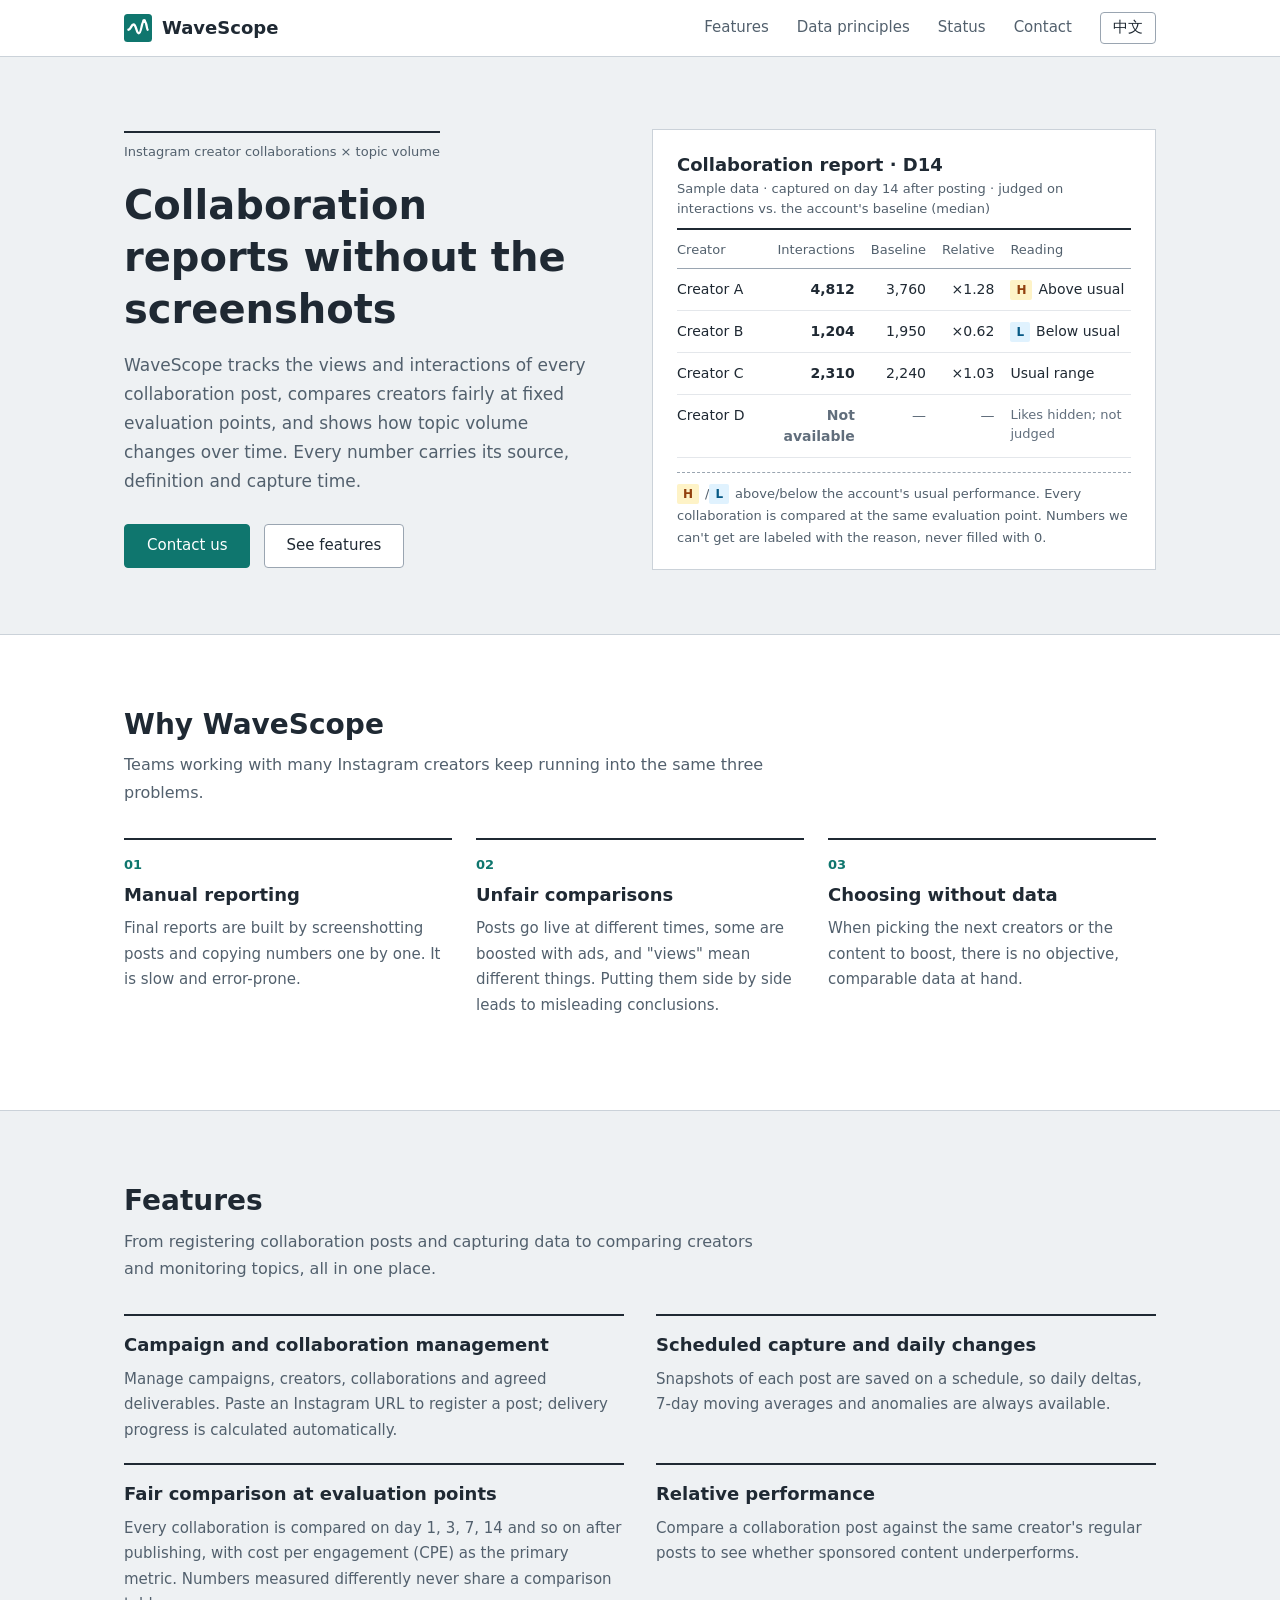
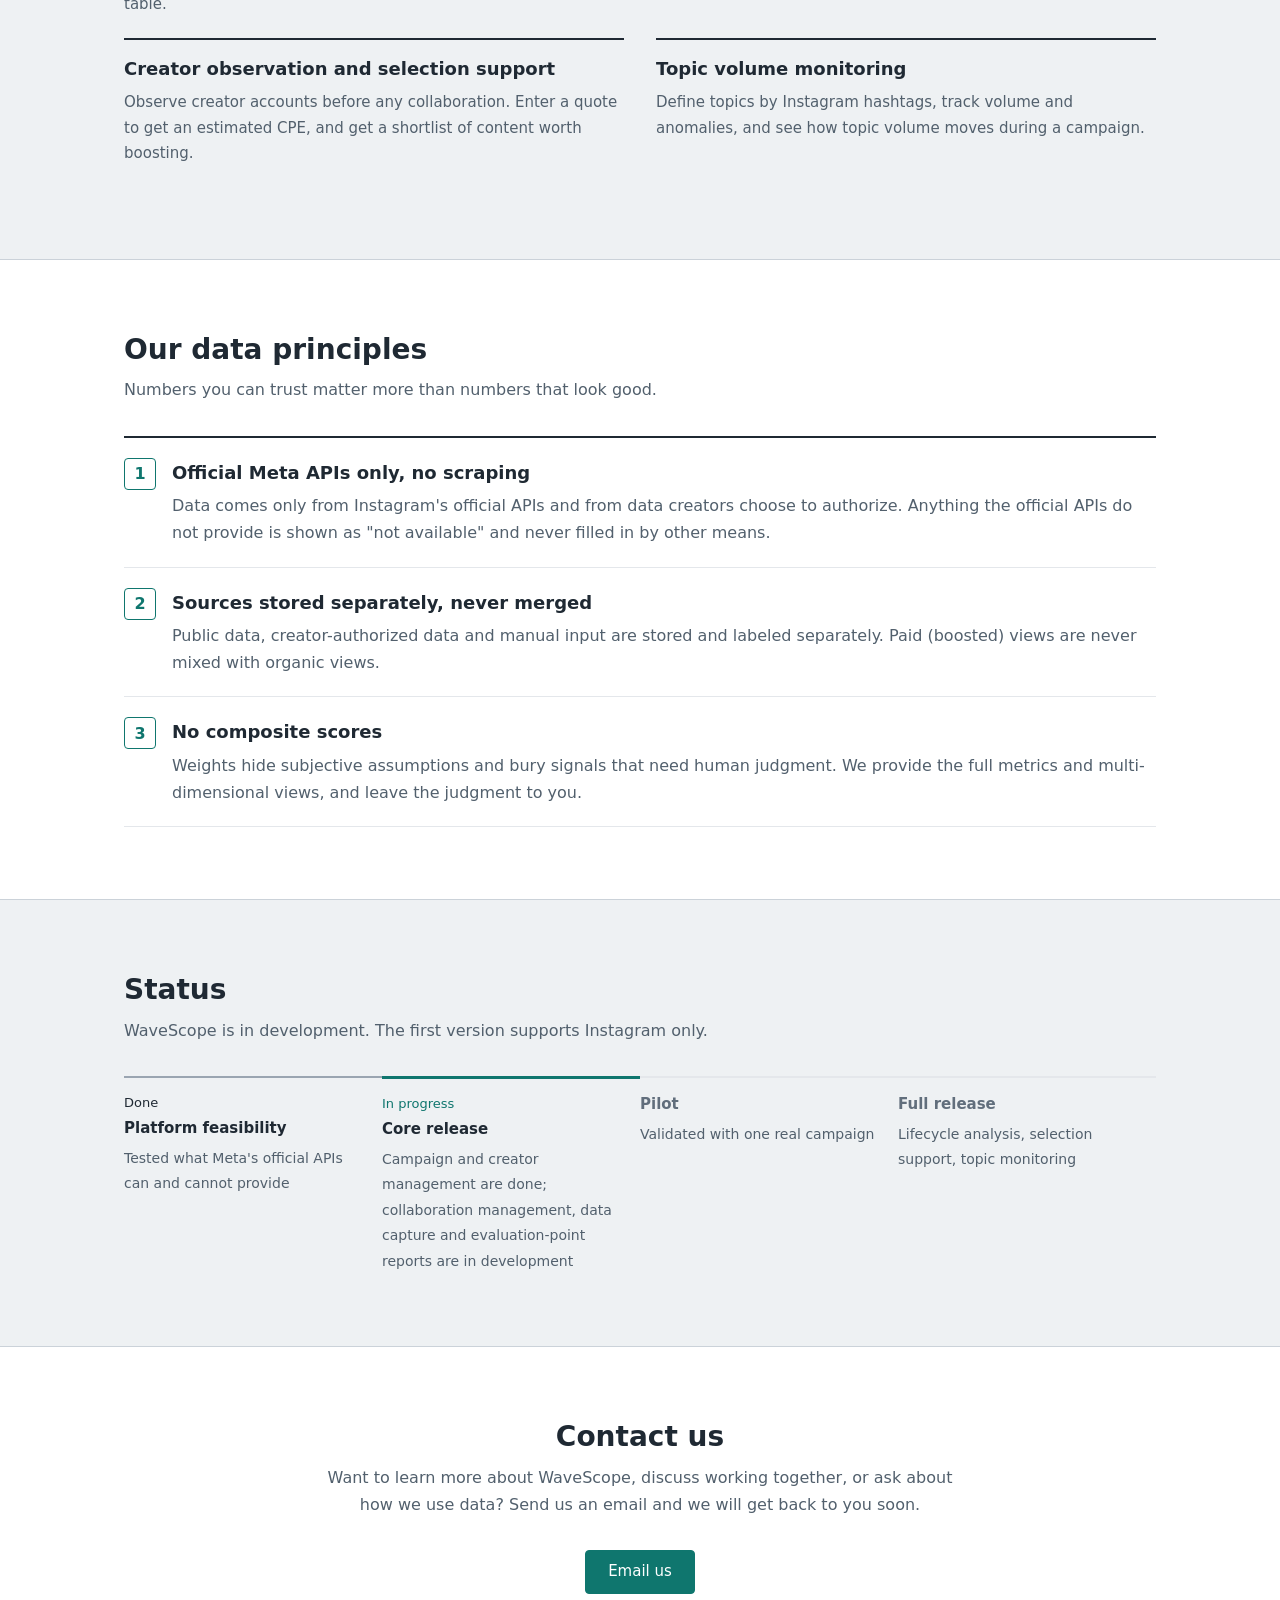
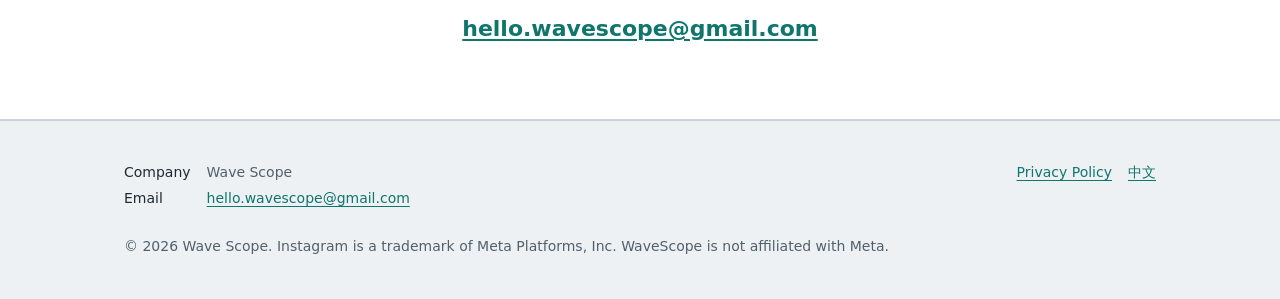
==== en/index.html @ 55d917c9 "Align site with product design system and update progress - Adopt DESIGN.md (direction B) tokens: si" ====
<!doctype html>
<html lang="en">
<head>
  <meta charset="utf-8">
  <meta name="viewport" content="width=device-width, initial-scale=1">
  <title>WaveScope | Instagram Creator Collaboration Analytics</title>
  <meta name="description" content="WaveScope uses the official Meta APIs to track the performance of Instagram creator collaborations, observe creator accounts, and monitor hashtag topic volume.">
  <link rel="alternate" hreflang="zh-Hant-TW" href="../">
  <link rel="alternate" hreflang="en" href="./">
  <link rel="icon" href="../assets/logo.svg" type="image/svg+xml">
  <link rel="stylesheet" href="../assets/style.css">
</head>
<body>
  <header class="site-header">
    <div class="wrap">
      <a class="brand" href="./">
        <img src="../assets/logo.svg" alt="" width="28" height="28">
        WaveScope
      </a>
      <nav class="nav" aria-label="Main">
        <a href="#features">Features</a>
        <a href="#principles">Data principles</a>
        <a href="#status">Status</a>
        <a href="#contact">Contact</a>
        <a class="lang" href="../" hreflang="zh-Hant-TW" lang="zh-Hant-TW">中文</a>
      </nav>
    </div>
  </header>

  <main>
    <section class="hero">
      <div class="wrap">
        <div>
          <span class="eyebrow">Instagram creator collaborations × topic volume</span>
          <h1>Collaboration reports without the screenshots</h1>
          <p class="lead">WaveScope tracks the views and interactions of every collaboration post, compares creators fairly at fixed evaluation points, and shows how topic volume changes over time. Every number carries its source, definition and capture time.</p>
          <a class="btn" href="#contact">Contact us</a>
          <a class="btn ghost" href="#features">See features</a>
        </div>
        <figure class="report" aria-label="Sample report: D14 interactions of four creators' collaboration posts, judged against each account's own baseline">
          <div class="report-head">
            <div class="title">Collaboration report · D14</div>
            <div class="sub">Sample data · captured on day 14 after posting · judged on interactions vs. the account's baseline (median)</div>
          </div>
          <table>
            <thead>
              <tr><th scope="col">Creator</th><th scope="col">Interactions</th><th scope="col" class="col-base">Baseline</th><th scope="col">Relative</th><th scope="col">Reading</th></tr>
            </thead>
            <tbody>
              <tr><td>Creator A</td><td class="val">4,812</td><td class="col-base">3,760</td><td>×1.28</td><td><span class="flag h">H</span><span class="flag-text">Above usual</span></td></tr>
              <tr><td>Creator B</td><td class="val">1,204</td><td class="col-base">1,950</td><td>×0.62</td><td><span class="flag l">L</span><span class="flag-text">Below usual</span></td></tr>
              <tr><td>Creator C</td><td class="val">2,310</td><td class="col-base">2,240</td><td>×1.03</td><td>Usual range</td></tr>
              <tr><td>Creator D</td><td class="val na">Not available</td><td class="col-base na">—</td><td class="na">—</td><td class="reason">Likes hidden; not judged</td></tr>
            </tbody>
          </table>
          <figcaption><span class="flag h">H</span>/<span class="flag l">L</span>above/below the account's usual performance. Every collaboration is compared at the same evaluation point. Numbers we can't get are labeled with the reason, never filled with 0.</figcaption>
        </figure>
      </div>
    </section>

    <section class="alt" id="problem">
      <div class="wrap">
        <h2>Why WaveScope</h2>
        <p class="section-lead">Teams working with many Instagram creators keep running into the same three problems.</p>
        <div class="grid-3">
          <div class="card">
            <span class="num">01</span>
            <h3>Manual reporting</h3>
            <p>Final reports are built by screenshotting posts and copying numbers one by one. It is slow and error-prone.</p>
          </div>
          <div class="card">
            <span class="num">02</span>
            <h3>Unfair comparisons</h3>
            <p>Posts go live at different times, some are boosted with ads, and "views" mean different things. Putting them side by side leads to misleading conclusions.</p>
          </div>
          <div class="card">
            <span class="num">03</span>
            <h3>Choosing without data</h3>
            <p>When picking the next creators or the content to boost, there is no objective, comparable data at hand.</p>
          </div>
        </div>
      </div>
    </section>

    <section id="features">
      <div class="wrap">
        <h2>Features</h2>
        <p class="section-lead">From registering collaboration posts and capturing data to comparing creators and monitoring topics, all in one place.</p>
        <div class="grid-2">
          <div class="card">
            <h3>Campaign and collaboration management</h3>
            <p>Manage campaigns, creators, collaborations and agreed deliverables. Paste an Instagram URL to register a post; delivery progress is calculated automatically.</p>
          </div>
          <div class="card">
            <h3>Scheduled capture and daily changes</h3>
            <p>Snapshots of each post are saved on a schedule, so daily deltas, 7-day moving averages and anomalies are always available.</p>
          </div>
          <div class="card">
            <h3>Fair comparison at evaluation points</h3>
            <p>Every collaboration is compared on day 1, 3, 7, 14 and so on after publishing, with cost per engagement (CPE) as the primary metric. Numbers measured differently never share a comparison table.</p>
          </div>
          <div class="card">
            <h3>Relative performance</h3>
            <p>Compare a collaboration post against the same creator's regular posts to see whether sponsored content underperforms.</p>
          </div>
          <div class="card">
            <h3>Creator observation and selection support</h3>
            <p>Observe creator accounts before any collaboration. Enter a quote to get an estimated CPE, and get a shortlist of content worth boosting.</p>
          </div>
          <div class="card">
            <h3>Topic volume monitoring</h3>
            <p>Define topics by Instagram hashtags, track volume and anomalies, and see how topic volume moves during a campaign.</p>
          </div>
        </div>
      </div>
    </section>

    <section class="alt" id="principles">
      <div class="wrap">
        <h2>Our data principles</h2>
        <p class="section-lead">Numbers you can trust matter more than numbers that look good.</p>
        <ul class="principles">
          <li>
            <span class="icon" aria-hidden="true">1</span>
            <div>
              <h3>Official Meta APIs only, no scraping</h3>
              <p>Data comes only from Instagram's official APIs and from data creators choose to authorize. Anything the official APIs do not provide is shown as "not available" and never filled in by other means.</p>
            </div>
          </li>
          <li>
            <span class="icon" aria-hidden="true">2</span>
            <div>
              <h3>Sources stored separately, never merged</h3>
              <p>Public data, creator-authorized data and manual input are stored and labeled separately. Paid (boosted) views are never mixed with organic views.</p>
            </div>
          </li>
          <li>
            <span class="icon" aria-hidden="true">3</span>
            <div>
              <h3>No composite scores</h3>
              <p>Weights hide subjective assumptions and bury signals that need human judgment. We provide the full metrics and multi-dimensional views, and leave the judgment to you.</p>
            </div>
          </li>
        </ul>
      </div>
    </section>

    <section id="status">
      <div class="wrap">
        <h2>Status</h2>
        <p class="section-lead">WaveScope is in development. The first version supports Instagram only.</p>
        <ol class="status">
          <li class="done"><em>Done</em><strong>Platform feasibility</strong><span>Tested what Meta's official APIs can and cannot provide</span></li>
          <li class="now"><em>In progress</em><strong>Core release</strong><span>Campaign and creator management are done; collaboration management, data capture and evaluation-point reports are in development</span></li>
          <li><strong>Pilot</strong><span>Validated with one real campaign</span></li>
          <li><strong>Full release</strong><span>Lifecycle analysis, selection support, topic monitoring</span></li>
        </ol>
      </div>
    </section>

    <section class="alt contact" id="contact">
      <div class="wrap">
        <h2>Contact us</h2>
        <p class="section-lead">Want to learn more about WaveScope, discuss working together, or ask about how we use data? Send us an email and we will get back to you soon.</p>
        <a class="btn" href="mailto:hello.wavescope@gmail.com?subject=About%20WaveScope">Email us</a>
        <div><a class="email" href="mailto:hello.wavescope@gmail.com">hello.wavescope@gmail.com</a></div>
      </div>
    </section>
  </main>

  <footer class="site-footer">
    <div class="wrap">
      <dl>
        <dt>Company</dt><dd>Wave Scope</dd>
        <dt>Email</dt><dd><a href="mailto:hello.wavescope@gmail.com">hello.wavescope@gmail.com</a></dd>
      </dl>
      <nav aria-label="Footer">
        <a href="privacy.html">Privacy Policy</a>
        <a href="../" hreflang="zh-Hant-TW" lang="zh-Hant-TW">中文</a>
      </nav>
    </div>
    <div class="wrap" style="margin-top:24px">© 2026 Wave Scope. Instagram is a trademark of Meta Platforms, Inc. WaveScope is not affiliated with Meta.</div>
  </footer>
</body>
</html>
---- assets/style.css ----
/* 色彩與規則對齊產品的 DESIGN.md（方向 B・健康檢查報告）：
   單一墨綠品牌色、冷灰檯面上的白色直角報告單、不加陰影；琥珀／藍只用在 H／L 旗標。 */
:root {
  --report-teal: #0f766e;
  --report-teal-deep: #0b5a54;
  --teal-tint: #e6f4f1;
  --teal-band: #cdebe5;
  --ink: #1f2933;
  --ink-muted: #52606d;
  --ink-absent: #616e7c;
  --rule-strong: #9aa5b1;
  --rule: #cbd2d9;
  --hairline: #e4e7eb;
  --bench: #eef1f3;
  --sheet: #ffffff;
  --sheet-foot: #f7faf9;
  --flag-h-bg: #fef3c7;
  --flag-h-ink: #92400e;
  --flag-l-bg: #e0f2fe;
  --flag-l-ink: #075985;
  --on-teal: #ffffff;
  --max: 1080px;
  --font: "Noto Sans TC", "PingFang TC", "Microsoft JhengHei", system-ui, -apple-system, sans-serif;
}

/* 產品端沒有深色模式；這裡依同一組語意推出深色值。 */
@media (prefers-color-scheme: dark) {
  :root {
    --report-teal: #3fbfae;
    --report-teal-deep: #6fd3c4;
    --teal-tint: #16302c;
    --teal-band: #1f4a43;
    --ink: #e4e8eb;
    --ink-muted: #a3adb6;
    --ink-absent: #8f9aa5;
    --rule-strong: #5b6670;
    --rule: #3a444c;
    --hairline: #2a3238;
    --bench: #111618;
    --sheet: #1a2024;
    --sheet-foot: #1e2529;
    --flag-h-bg: #4a3410;
    --flag-h-ink: #fcd38a;
    --flag-l-bg: #0c3550;
    --flag-l-ink: #a5d8f5;
    --on-teal: #06201c;
  }
}

* { box-sizing: border-box; }

html { scroll-behavior: smooth; }

body {
  margin: 0;
  background: var(--bench);
  color: var(--ink);
  font-family: var(--font);
  line-height: 1.7;
  font-variant-numeric: tabular-nums;
  -webkit-font-smoothing: antialiased;
}

::selection { background: var(--teal-band); color: var(--ink); }
a { color: var(--report-teal); text-underline-offset: 3px; }
a:hover { color: var(--report-teal-deep); }
:focus-visible { outline: 2px solid var(--report-teal); outline-offset: 2px; }

.wrap {
  max-width: var(--max);
  margin: 0 auto;
  padding: 0 24px;
}

/* Header */
.site-header {
  position: sticky;
  top: 0;
  z-index: 10;
  background: var(--sheet);
  border-bottom: 1px solid var(--rule);
}
.site-header .wrap {
  display: flex;
  align-items: center;
  justify-content: space-between;
  height: 56px;
  gap: 16px;
}
.brand {
  display: flex;
  align-items: center;
  gap: 10px;
  font-size: 18px;
  font-weight: 700;
  color: var(--ink);
  text-decoration: none;
}
.brand:hover { color: var(--ink); }
.nav {
  display: flex;
  align-items: center;
  gap: 28px;
  font-size: 15px;
}
.nav a { color: var(--ink-muted); text-decoration: none; }
.nav a:hover { color: var(--ink); }
.nav .lang {
  border: 1px solid var(--rule-strong);
  border-radius: 4px;
  padding: 2px 12px;
  color: var(--ink);
}

/* Hero */
.hero { padding: 72px 0 64px; }
.hero .wrap {
  display: grid;
  grid-template-columns: 1fr 1.05fr;
  gap: 48px;
  align-items: center;
}
.eyebrow {
  display: inline-block;
  font-size: 13px;
  font-weight: 500;
  color: var(--ink-muted);
  border-top: 2px solid var(--ink);
  padding-top: 8px;
  margin-bottom: 16px;
}
h1 {
  font-size: clamp(30px, 4.2vw, 40px);
  line-height: 1.3;
  margin: 0 0 16px;
}
.lead {
  font-size: 17px;
  color: var(--ink-muted);
  margin: 0 0 28px;
  max-width: 34em;
}
.btn {
  display: inline-flex;
  align-items: center;
  height: 44px;
  background: var(--report-teal);
  color: var(--on-teal);
  font-size: 15px;
  font-weight: 500;
  text-decoration: none;
  padding: 0 22px;
  border-radius: 4px;
  border: 1px solid var(--report-teal);
}
.btn:hover { background: var(--report-teal-deep); border-color: var(--report-teal-deep); color: var(--on-teal); }
.btn.ghost {
  background: var(--sheet);
  color: var(--ink);
  border-color: var(--rule-strong);
  margin-left: 8px;
}
.btn.ghost:hover { border-color: var(--ink); color: var(--ink); }

/* Hero 示意報告單：結構與產品的 sheet／table／flag 一致，數據為虛構示意。 */
.report {
  margin: 0;
  background: var(--sheet);
  border: 1px solid var(--rule);
  padding: 22px 24px 20px;
}
.report-head {
  border-bottom: 2px solid var(--ink);
  padding-bottom: 10px;
}
.report-head .title { font-size: 18px; font-weight: 700; line-height: 1.4; }
.report-head .sub { font-size: 13px; color: var(--ink-muted); line-height: 1.5; margin-top: 2px; }
.report table {
  width: 100%;
  border-collapse: collapse;
  font-size: 14px;
  line-height: 1.5;
}
.report th {
  font-size: 13px;
  font-weight: 500;
  color: var(--ink-muted);
  text-align: right;
  padding: 10px 8px 8px;
  border-bottom: 1px solid var(--rule-strong);
  white-space: nowrap;
}
.report td {
  padding: 10px 8px;
  border-bottom: 1px solid var(--hairline);
  text-align: right;
  vertical-align: top;
}
.report th:first-child, .report td:first-child { text-align: left; padding-left: 0; }
.report th:last-child, .report td:last-child { text-align: left; padding-right: 0; }
.report td:first-child { white-space: nowrap; }
.report td.val { font-weight: 700; }
.report .na { color: var(--ink-absent); font-weight: 400; }
.report .reason { color: var(--ink-absent); font-size: 13px; }
.flag {
  display: inline-block;
  font-size: 12px;
  font-weight: 700;
  line-height: 1.5;
  padding: 1px 6px;
  border-radius: 2px;
  margin-right: 6px;
}
.flag.h { background: var(--flag-h-bg); color: var(--flag-h-ink); }
.flag.l { background: var(--flag-l-bg); color: var(--flag-l-ink); }
.report figcaption {
  border-top: 1px dashed var(--rule-strong);
  margin-top: 14px;
  padding-top: 10px;
  font-size: 13px;
  line-height: 1.7;
  color: var(--ink-muted);
}

/* Sections */
section { padding: 72px 0; }
section.alt {
  background: var(--sheet);
  border-top: 1px solid var(--rule);
  border-bottom: 1px solid var(--rule);
}
h2 {
  font-size: clamp(22px, 3vw, 28px);
  margin: 0 0 8px;
  line-height: 1.3;
}
.section-lead {
  color: var(--ink-muted);
  margin: 0 0 32px;
  max-width: 40em;
}

.grid-3 {
  display: grid;
  grid-template-columns: repeat(3, 1fr);
  gap: 24px;
}
.grid-2 {
  display: grid;
  grid-template-columns: repeat(2, 1fr);
  gap: 0 32px;
}
.card {
  border-top: 2px solid var(--ink);
  padding: 14px 0 20px;
}
.card h3 {
  font-size: 18px;
  margin: 0 0 6px;
}
.card p { margin: 0; color: var(--ink-muted); font-size: 15px; }
.card .num {
  font-size: 13px;
  font-weight: 700;
  color: var(--report-teal);
  margin-bottom: 4px;
  display: block;
}

.principles { list-style: none; padding: 0; margin: 0; border-top: 2px solid var(--ink); }
.principles li {
  display: grid;
  grid-template-columns: 32px 1fr;
  gap: 16px;
  align-items: start;
  padding: 20px 0;
  border-bottom: 1px solid var(--hairline);
}
.principles .icon {
  width: 32px;
  height: 32px;
  border-radius: 4px;
  border: 1px solid var(--report-teal);
  color: var(--report-teal);
  display: grid;
  place-items: center;
  font-weight: 700;
}
.principles h3 { margin: 0 0 4px; font-size: 18px; }
.principles p { margin: 0; color: var(--ink-muted); }

.status {
  display: flex;
  list-style: none;
  padding: 0;
  margin: 0;
}
.status li {
  flex: 1;
  padding: 14px 16px 0 0;
  border-top: 2px solid var(--hairline);
  font-size: 15px;
  color: var(--ink-absent);
}
.status li.done { border-top-color: var(--rule-strong); color: var(--ink); }
.status li.now { border-top: 3px solid var(--report-teal); color: var(--ink); }
.status li strong { display: block; margin-bottom: 4px; }
.status li span { color: var(--ink-muted); font-size: 14px; }
.status li em {
  display: block;
  font-style: normal;
  font-size: 13px;
  font-weight: 500;
  margin-bottom: 2px;
}
.status li.now em { color: var(--report-teal); }

.contact {
  text-align: center;
}
.contact .section-lead { margin-left: auto; margin-right: auto; }
.contact .email {
  display: inline-block;
  font-size: clamp(18px, 3vw, 22px);
  font-weight: 700;
  margin-top: 16px;
  word-break: break-all;
}

/* Footer */
.site-footer {
  border-top: 1px solid var(--rule);
  padding: 40px 0;
  font-size: 14px;
  color: var(--ink-muted);
}
.site-footer .wrap {
  display: flex;
  justify-content: space-between;
  gap: 24px;
  flex-wrap: wrap;
}
.site-footer dl { margin: 0; display: grid; grid-template-columns: auto 1fr; gap: 2px 16px; }
.site-footer dt { font-weight: 500; color: var(--ink); }
.site-footer dd { margin: 0; }
.site-footer nav { display: flex; gap: 16px; align-items: flex-start; }

/* Legal pages */
.legal { padding: 56px 0 80px; }
.legal .wrap { max-width: 760px; }
.legal h1 { font-size: clamp(26px, 3.6vw, 32px); border-bottom: 2px solid var(--ink); padding-bottom: 12px; }
.legal h2 { font-size: 20px; margin-top: 40px; }
.legal .updated { color: var(--ink-muted); font-size: 14px; }
.legal table { border-collapse: collapse; width: 100%; font-size: 15px; margin: 16px 0; background: var(--sheet); }
.legal th, .legal td { border: 1px solid var(--rule); padding: 8px 12px; text-align: left; vertical-align: top; }
.legal th { background: var(--sheet-foot); font-weight: 500; }

@media (max-width: 860px) {
  .hero { padding: 40px 0 40px; }
  .hero .wrap { grid-template-columns: minmax(0, 1fr); gap: 32px; }
  .grid-3, .grid-2 { grid-template-columns: minmax(0, 1fr); }
  .status { flex-direction: column; }
  .status li { padding: 12px 0 12px 16px; border-top: 0; border-left: 2px solid var(--hairline); }
  .status li.done { border-left-color: var(--rule-strong); }
  .status li.now { border-top: 0; border-left: 2px solid var(--report-teal); }
  .nav a:not(.lang) { display: none; }
  section { padding: 56px 0; }
  .wrap { padding: 0 16px; }
  .btn.ghost { margin-left: 0; margin-top: 8px; }
}

@media (max-width: 480px) {
  .report { padding: 18px 16px 16px; }
  .report table { font-size: 13px; }
  .report th, .report td { padding-left: 4px; padding-right: 4px; }
  .report .col-base { display: none; }
  .report .flag-text { display: none; }
}
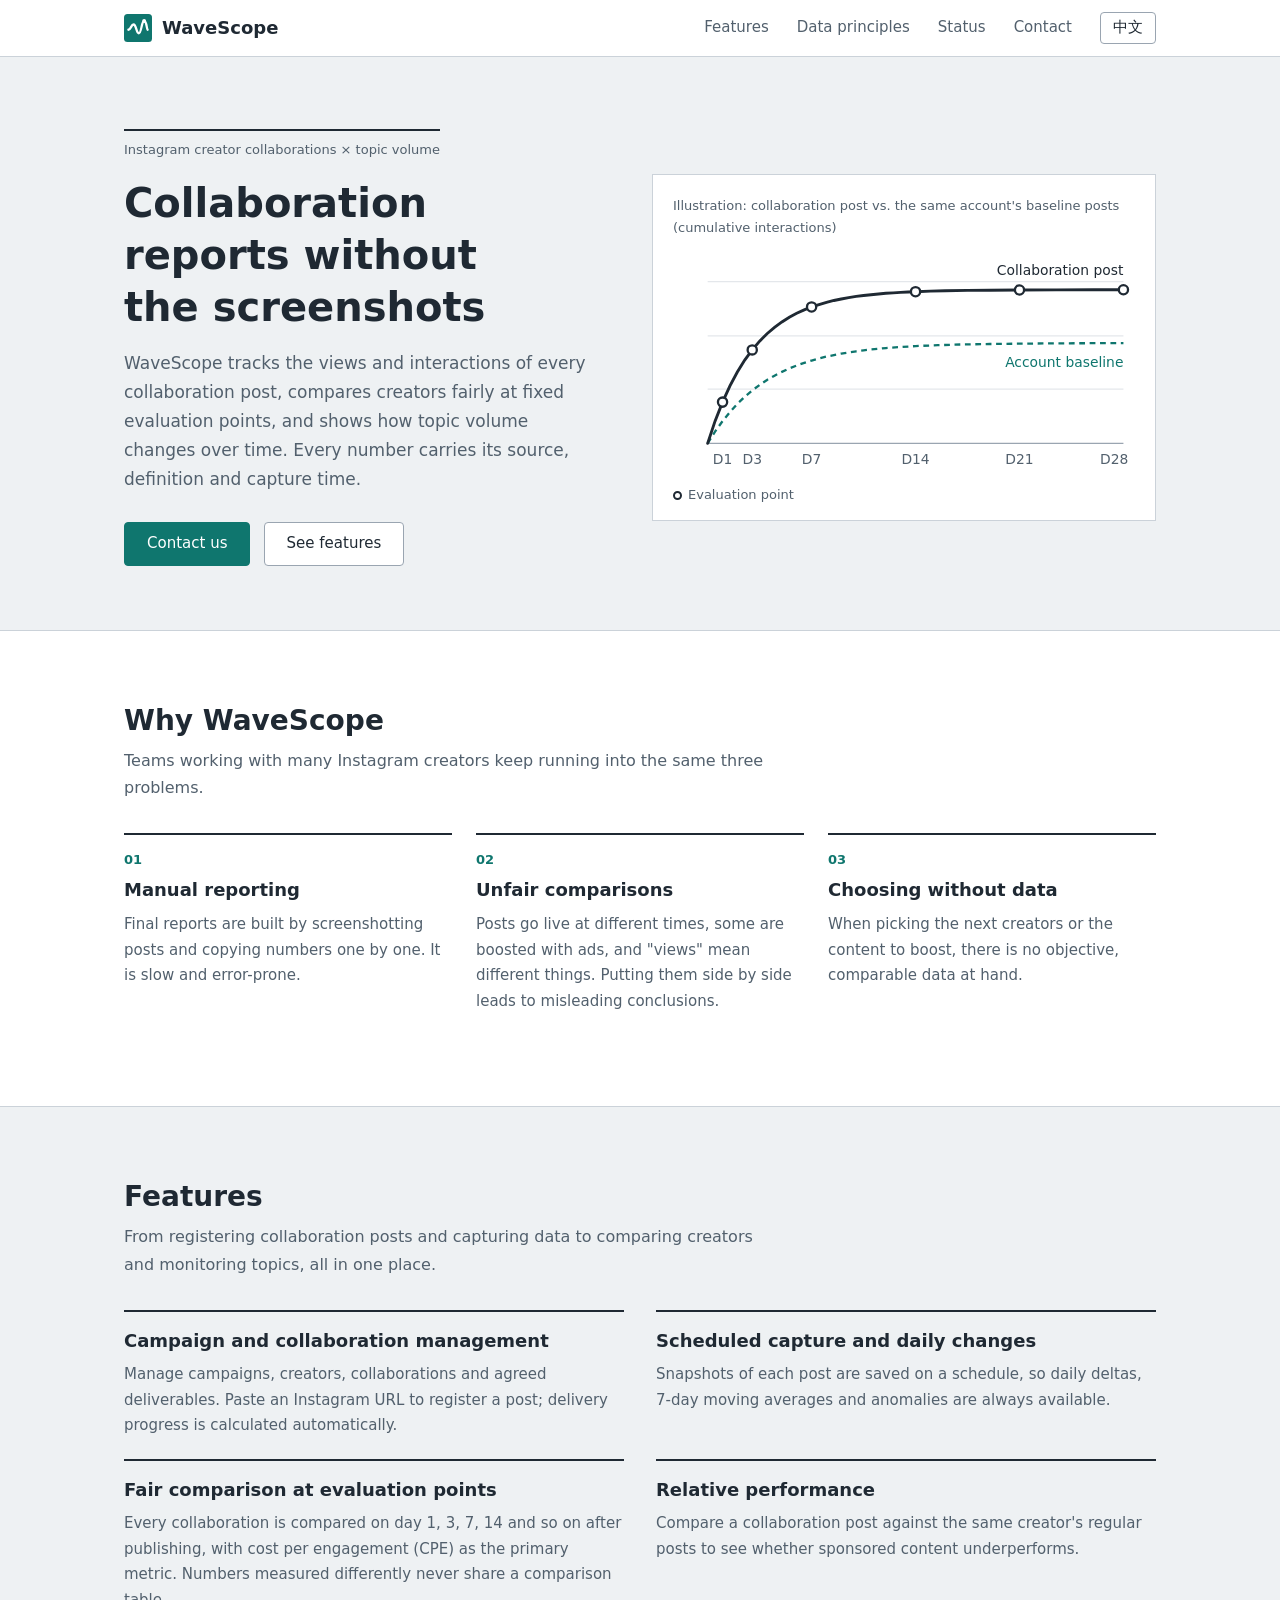
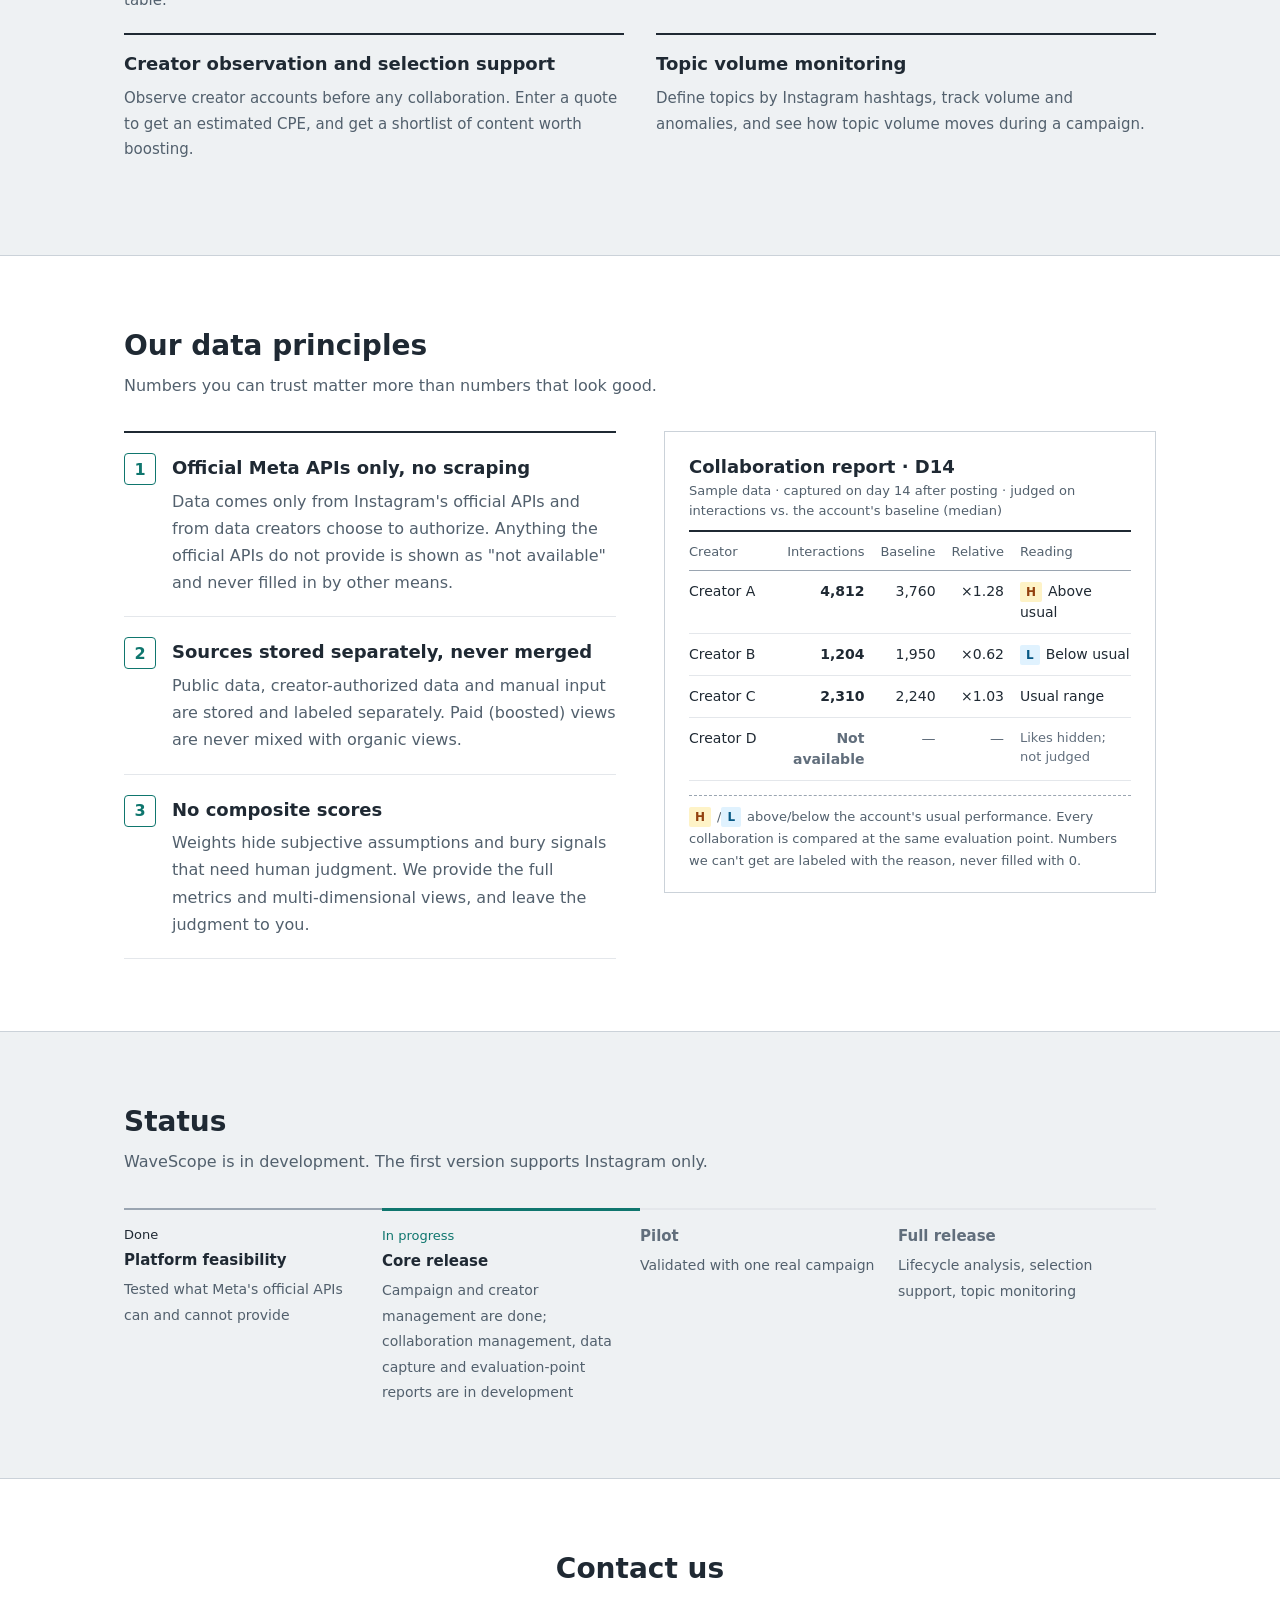
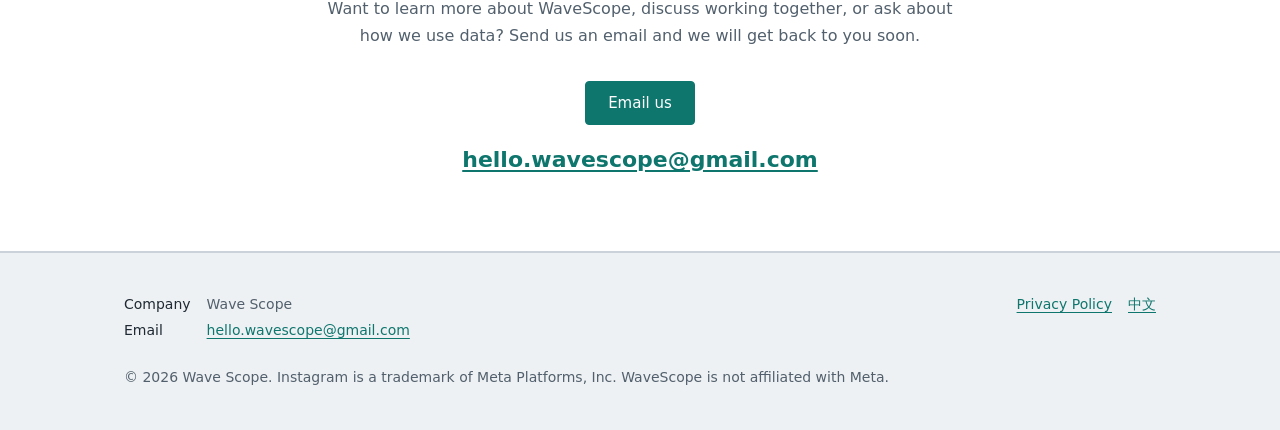
==== commit 4553bb4e: "Restore trend chart in hero and move sample report to data principles - Hero shows the cumulative-in" ====
--- a/en/index.html
+++ b/en/index.html
@@ -37,23 +37,37 @@
           <a class="btn" href="#contact">Contact us</a>
           <a class="btn ghost" href="#features">See features</a>
         </div>
-        <figure class="report" aria-label="Sample report: D14 interactions of four creators' collaboration posts, judged against each account's own baseline">
-          <div class="report-head">
-            <div class="title">Collaboration report · D14</div>
-            <div class="sub">Sample data · captured on day 14 after posting · judged on interactions vs. the account's baseline (median)</div>
-          </div>
-          <table>
-            <thead>
-              <tr><th scope="col">Creator</th><th scope="col">Interactions</th><th scope="col" class="col-base">Baseline</th><th scope="col">Relative</th><th scope="col">Reading</th></tr>
-            </thead>
-            <tbody>
-              <tr><td>Creator A</td><td class="val">4,812</td><td class="col-base">3,760</td><td>×1.28</td><td><span class="flag h">H</span><span class="flag-text">Above usual</span></td></tr>
-              <tr><td>Creator B</td><td class="val">1,204</td><td class="col-base">1,950</td><td>×0.62</td><td><span class="flag l">L</span><span class="flag-text">Below usual</span></td></tr>
-              <tr><td>Creator C</td><td class="val">2,310</td><td class="col-base">2,240</td><td>×1.03</td><td>Usual range</td></tr>
-              <tr><td>Creator D</td><td class="val na">Not available</td><td class="col-base na">—</td><td class="na">—</td><td class="reason">Likes hidden; not judged</td></tr>
-            </tbody>
-          </table>
-          <figcaption><span class="flag h">H</span>/<span class="flag l">L</span>above/below the account's usual performance. Every collaboration is compared at the same evaluation point. Numbers we can't get are labeled with the reason, never filled with 0.</figcaption>
+        <figure class="trend" aria-label="Illustration: cumulative interactions of a collaboration post running above the same account's baseline posts, with evaluation points D1 to D28">
+          <div class="label">Illustration: collaboration post vs. the same account's baseline posts (cumulative interactions)</div>
+          <svg viewBox="0 0 400 200" role="img" aria-hidden="true">
+            <g class="grid" stroke-width="1">
+              <line x1="30" y1="170" x2="390" y2="170" class="baseline"/>
+              <line x1="30" y1="123" x2="390" y2="123"/>
+              <line x1="30" y1="77" x2="390" y2="77"/>
+              <line x1="30" y1="30" x2="390" y2="30"/>
+            </g>
+            <path class="base" fill="none" stroke-width="2" d="M30.0,170.0 L36.4,159.8 L42.9,150.8 L49.3,142.9 L55.7,135.8 L62.1,129.7 L68.6,124.2 L75.0,119.4 L81.4,115.1 L87.9,111.4 L94.3,108.1 L100.7,105.1 L107.1,102.6 L113.6,100.3 L120.0,98.3 L126.4,96.5 L132.9,94.9 L139.3,93.6 L145.7,92.3 L152.1,91.3 L158.6,90.3 L165.0,89.5 L171.4,88.7 L184.3,87.5 L197.1,86.6 L210.0,85.8 L229.3,85.0 L248.6,84.4 L274.3,84.0 L300.0,83.7 L332.1,83.4 L364.3,83.3 L390.0,83.3"/>
+            <path class="curve" fill="none" stroke-width="2.5" stroke-linecap="round" d="M30.0,170.0 L36.4,150.8 L42.9,134.3 L49.3,120.2 L55.7,108.2 L62.1,97.9 L68.6,89.1 L75.0,81.5 L81.4,75.1 L87.9,69.6 L94.3,64.9 L100.7,60.8 L107.1,57.4 L113.6,54.4 L120.0,51.9 L126.4,49.8 L132.9,47.9 L139.3,46.3 L145.7,45.0 L152.1,43.8 L158.6,42.8 L165.0,42.0 L171.4,41.3 L177.9,40.7 L184.3,40.1 L190.7,39.7 L197.1,39.3 L203.6,39.0 L210.0,38.7 L222.9,38.2 L235.7,37.9 L255.0,37.6 L274.3,37.4 L300.0,37.2 L332.1,37.1 L364.3,37.0 L390.0,37.0"/>
+            <g>
+              <circle class="node" cx="42.9" cy="134.3" r="4"/>
+              <circle class="node" cx="68.6" cy="89.1" r="4"/>
+              <circle class="node" cx="120.0" cy="51.9" r="4"/>
+              <circle class="node" cx="210.0" cy="38.7" r="4"/>
+              <circle class="node" cx="300.0" cy="37.2" r="4"/>
+              <circle class="node" cx="390.0" cy="37.0" r="4"/>
+            </g>
+            <text class="tag post" x="390" y="24" text-anchor="end">Collaboration post</text>
+            <text class="tag base" x="390" y="104" text-anchor="end">Account baseline</text>
+            <g class="axis" text-anchor="middle">
+              <text x="42.9" y="188">D1</text>
+              <text x="68.6" y="188">D3</text>
+              <text x="120" y="188">D7</text>
+              <text x="210" y="188">D14</text>
+              <text x="300" y="188">D21</text>
+              <text x="382" y="188">D28</text>
+            </g>
+          </svg>
+          <figcaption class="legend"><span><i class="dot"></i>Evaluation point</span></figcaption>
         </figure>
       </div>
     </section>
@@ -119,29 +133,49 @@
       <div class="wrap">
         <h2>Our data principles</h2>
         <p class="section-lead">Numbers you can trust matter more than numbers that look good.</p>
-        <ul class="principles">
-          <li>
-            <span class="icon" aria-hidden="true">1</span>
-            <div>
-              <h3>Official Meta APIs only, no scraping</h3>
-              <p>Data comes only from Instagram's official APIs and from data creators choose to authorize. Anything the official APIs do not provide is shown as "not available" and never filled in by other means.</p>
+        <div class="principles-layout">
+          <ul class="principles">
+            <li>
+              <span class="icon" aria-hidden="true">1</span>
+              <div>
+                <h3>Official Meta APIs only, no scraping</h3>
+                <p>Data comes only from Instagram's official APIs and from data creators choose to authorize. Anything the official APIs do not provide is shown as "not available" and never filled in by other means.</p>
+              </div>
+            </li>
+            <li>
+              <span class="icon" aria-hidden="true">2</span>
+              <div>
+                <h3>Sources stored separately, never merged</h3>
+                <p>Public data, creator-authorized data and manual input are stored and labeled separately. Paid (boosted) views are never mixed with organic views.</p>
+              </div>
+            </li>
+            <li>
+              <span class="icon" aria-hidden="true">3</span>
+              <div>
+                <h3>No composite scores</h3>
+                <p>Weights hide subjective assumptions and bury signals that need human judgment. We provide the full metrics and multi-dimensional views, and leave the judgment to you.</p>
+              </div>
+            </li>
+          </ul>
+          <figure class="report" aria-label="Sample report: D14 interactions of four creators' collaboration posts, judged against each account's own baseline">
+            <div class="report-head">
+              <div class="title">Collaboration report · D14</div>
+              <div class="sub">Sample data · captured on day 14 after posting · judged on interactions vs. the account's baseline (median)</div>
             </div>
-          </li>
-          <li>
-            <span class="icon" aria-hidden="true">2</span>
-            <div>
-              <h3>Sources stored separately, never merged</h3>
-              <p>Public data, creator-authorized data and manual input are stored and labeled separately. Paid (boosted) views are never mixed with organic views.</p>
-            </div>
-          </li>
-          <li>
-            <span class="icon" aria-hidden="true">3</span>
-            <div>
-              <h3>No composite scores</h3>
-              <p>Weights hide subjective assumptions and bury signals that need human judgment. We provide the full metrics and multi-dimensional views, and leave the judgment to you.</p>
-            </div>
-          </li>
-        </ul>
+            <table>
+              <thead>
+                <tr><th scope="col">Creator</th><th scope="col">Interactions</th><th scope="col" class="col-base">Baseline</th><th scope="col">Relative</th><th scope="col">Reading</th></tr>
+              </thead>
+              <tbody>
+                <tr><td>Creator A</td><td class="val">4,812</td><td class="col-base">3,760</td><td>×1.28</td><td><span class="flag h">H</span><span class="flag-text">Above usual</span></td></tr>
+                <tr><td>Creator B</td><td class="val">1,204</td><td class="col-base">1,950</td><td>×0.62</td><td><span class="flag l">L</span><span class="flag-text">Below usual</span></td></tr>
+                <tr><td>Creator C</td><td class="val">2,310</td><td class="col-base">2,240</td><td>×1.03</td><td>Usual range</td></tr>
+                <tr><td>Creator D</td><td class="val na">Not available</td><td class="col-base na">—</td><td class="na">—</td><td class="reason">Likes hidden; not judged</td></tr>
+              </tbody>
+            </table>
+            <figcaption><span class="flag h">H</span>/<span class="flag l">L</span>above/below the account's usual performance. Every collaboration is compared at the same evaluation point. Numbers we can't get are labeled with the reason, never filled with 0.</figcaption>
+          </figure>
+        </div>
       </div>
     </section>
 
--- a/assets/style.css
+++ b/assets/style.css
@@ -130,6 +130,7 @@
   margin-bottom: 16px;
 }
 h1 {
+  text-wrap: balance;
   font-size: clamp(30px, 4.2vw, 40px);
   line-height: 1.3;
   margin: 0 0 16px;
@@ -162,7 +163,36 @@
 }
 .btn.ghost:hover { border-color: var(--ink); color: var(--ink); }
 
-/* Hero 示意報告單：結構與產品的 sheet／table／flag 一致，數據為虛構示意。 */
+/* Hero 趨勢示意圖：依 DESIGN.md 的 Trend Chart，墨灰為本次、墨綠為基準，線名直接標在圖上。 */
+.trend {
+  margin: 0;
+  background: var(--sheet);
+  border: 1px solid var(--rule);
+  padding: 20px 20px 14px;
+}
+.trend .label { font-size: 13px; color: var(--ink-muted); margin-bottom: 8px; }
+.trend svg { width: 100%; height: auto; display: block; }
+.trend .grid line { stroke: var(--hairline); }
+.trend .grid .baseline { stroke: var(--rule-strong); }
+.trend .curve { stroke: var(--ink); }
+.trend .base { stroke: var(--report-teal); stroke-dasharray: 5 4; }
+.trend .node { fill: var(--sheet); stroke: var(--ink); stroke-width: 2; }
+.trend .axis { fill: var(--ink-muted); font-size: 12px; }
+.trend .tag { font-size: 12px; font-weight: 500; paint-order: stroke; stroke: var(--sheet); stroke-width: 3px; stroke-linejoin: round; }
+.trend .tag.post { fill: var(--ink); }
+.trend .tag.base { fill: var(--report-teal); }
+.legend { font-size: 13px; color: var(--ink-muted); margin-top: 6px; }
+.legend i.dot {
+  display: inline-block;
+  width: 9px;
+  height: 9px;
+  border: 2px solid var(--ink);
+  border-radius: 50%;
+  vertical-align: middle;
+  margin-right: 6px;
+}
+
+/* 資料原則段的示意報告單：結構與產品的 sheet／table／flag 一致，數據為虛構示意。 */
 .report {
   margin: 0;
   background: var(--sheet);
@@ -267,6 +297,12 @@
   display: block;
 }
 
+.principles-layout {
+  display: grid;
+  grid-template-columns: 1fr minmax(0, 1fr);
+  gap: 48px;
+  align-items: start;
+}
 .principles { list-style: none; padding: 0; margin: 0; border-top: 2px solid var(--ink); }
 .principles li {
   display: grid;
@@ -358,7 +394,8 @@
 @media (max-width: 860px) {
   .hero { padding: 40px 0 40px; }
   .hero .wrap { grid-template-columns: minmax(0, 1fr); gap: 32px; }
-  .grid-3, .grid-2 { grid-template-columns: minmax(0, 1fr); }
+  .grid-3, .grid-2, .principles-layout { grid-template-columns: minmax(0, 1fr); }
+  .principles-layout { gap: 32px; }
   .status { flex-direction: column; }
   .status li { padding: 12px 0 12px 16px; border-top: 0; border-left: 2px solid var(--hairline); }
   .status li.done { border-left-color: var(--rule-strong); }
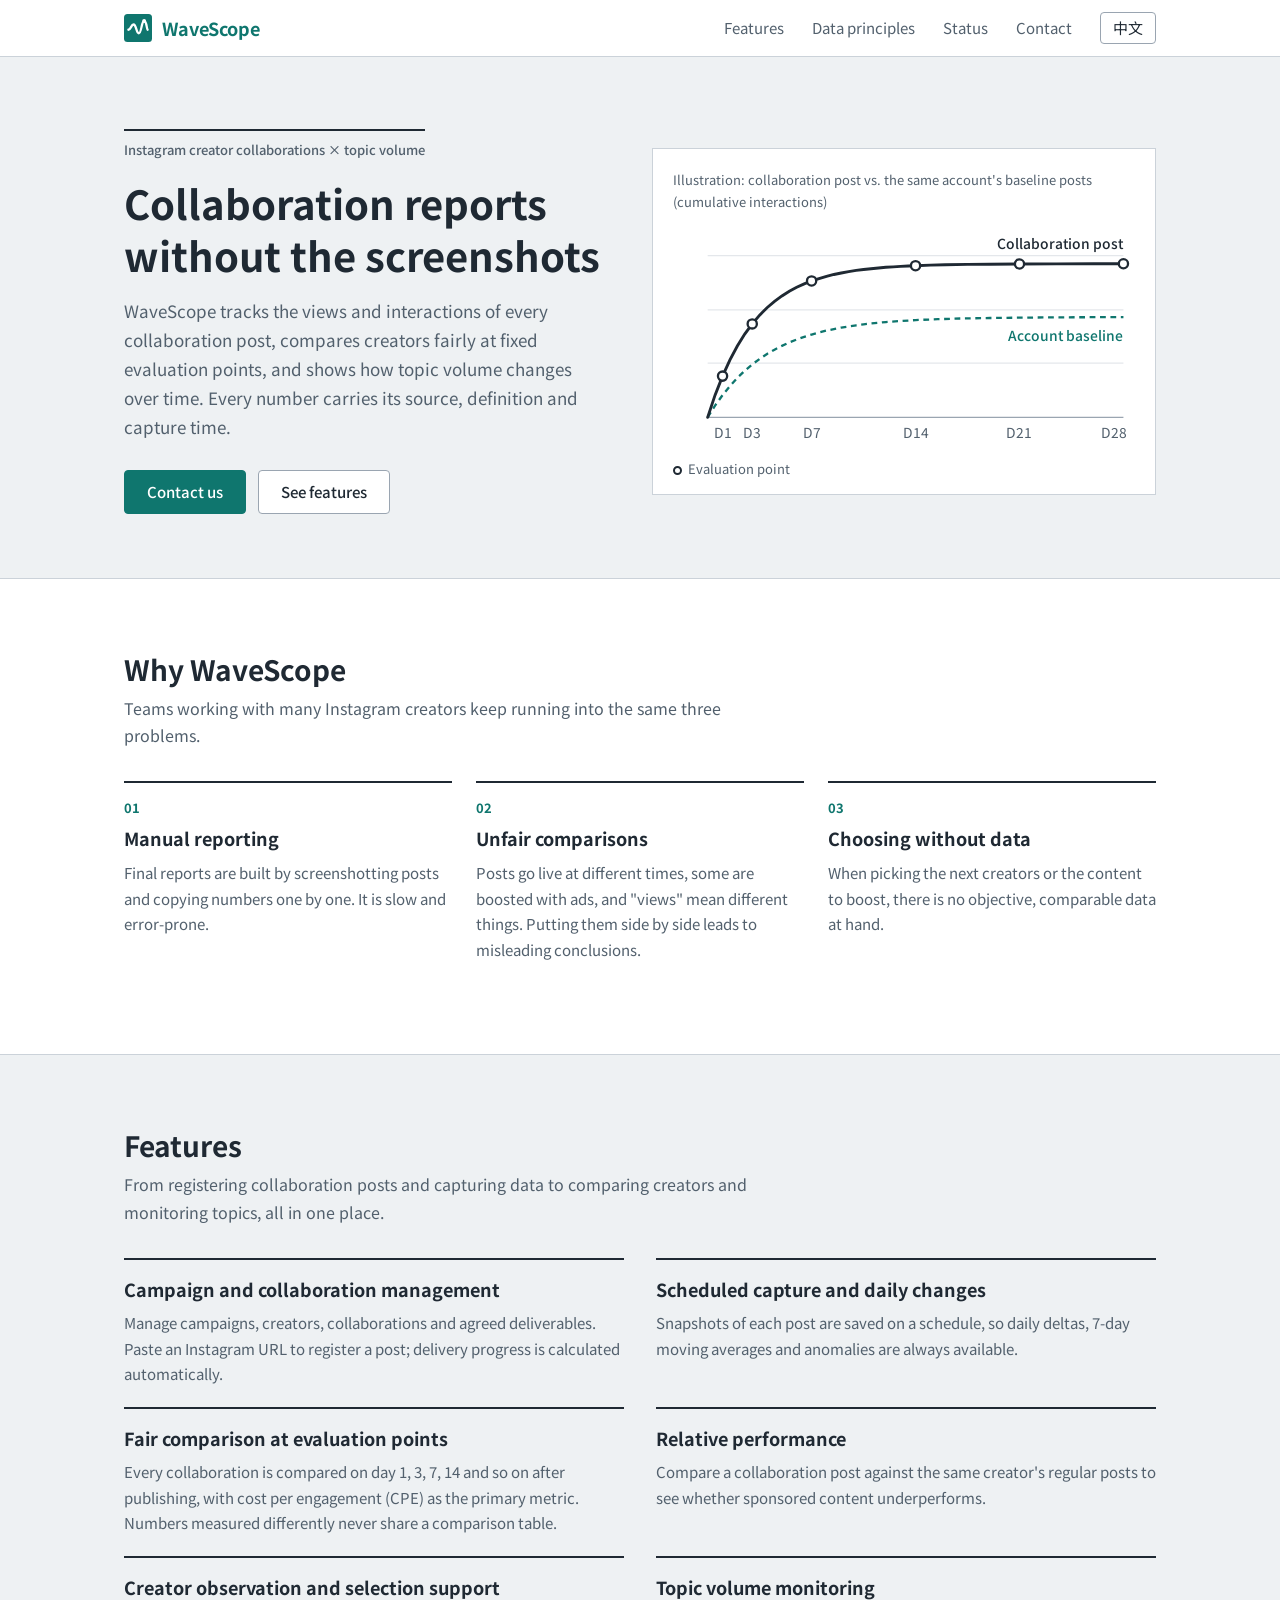
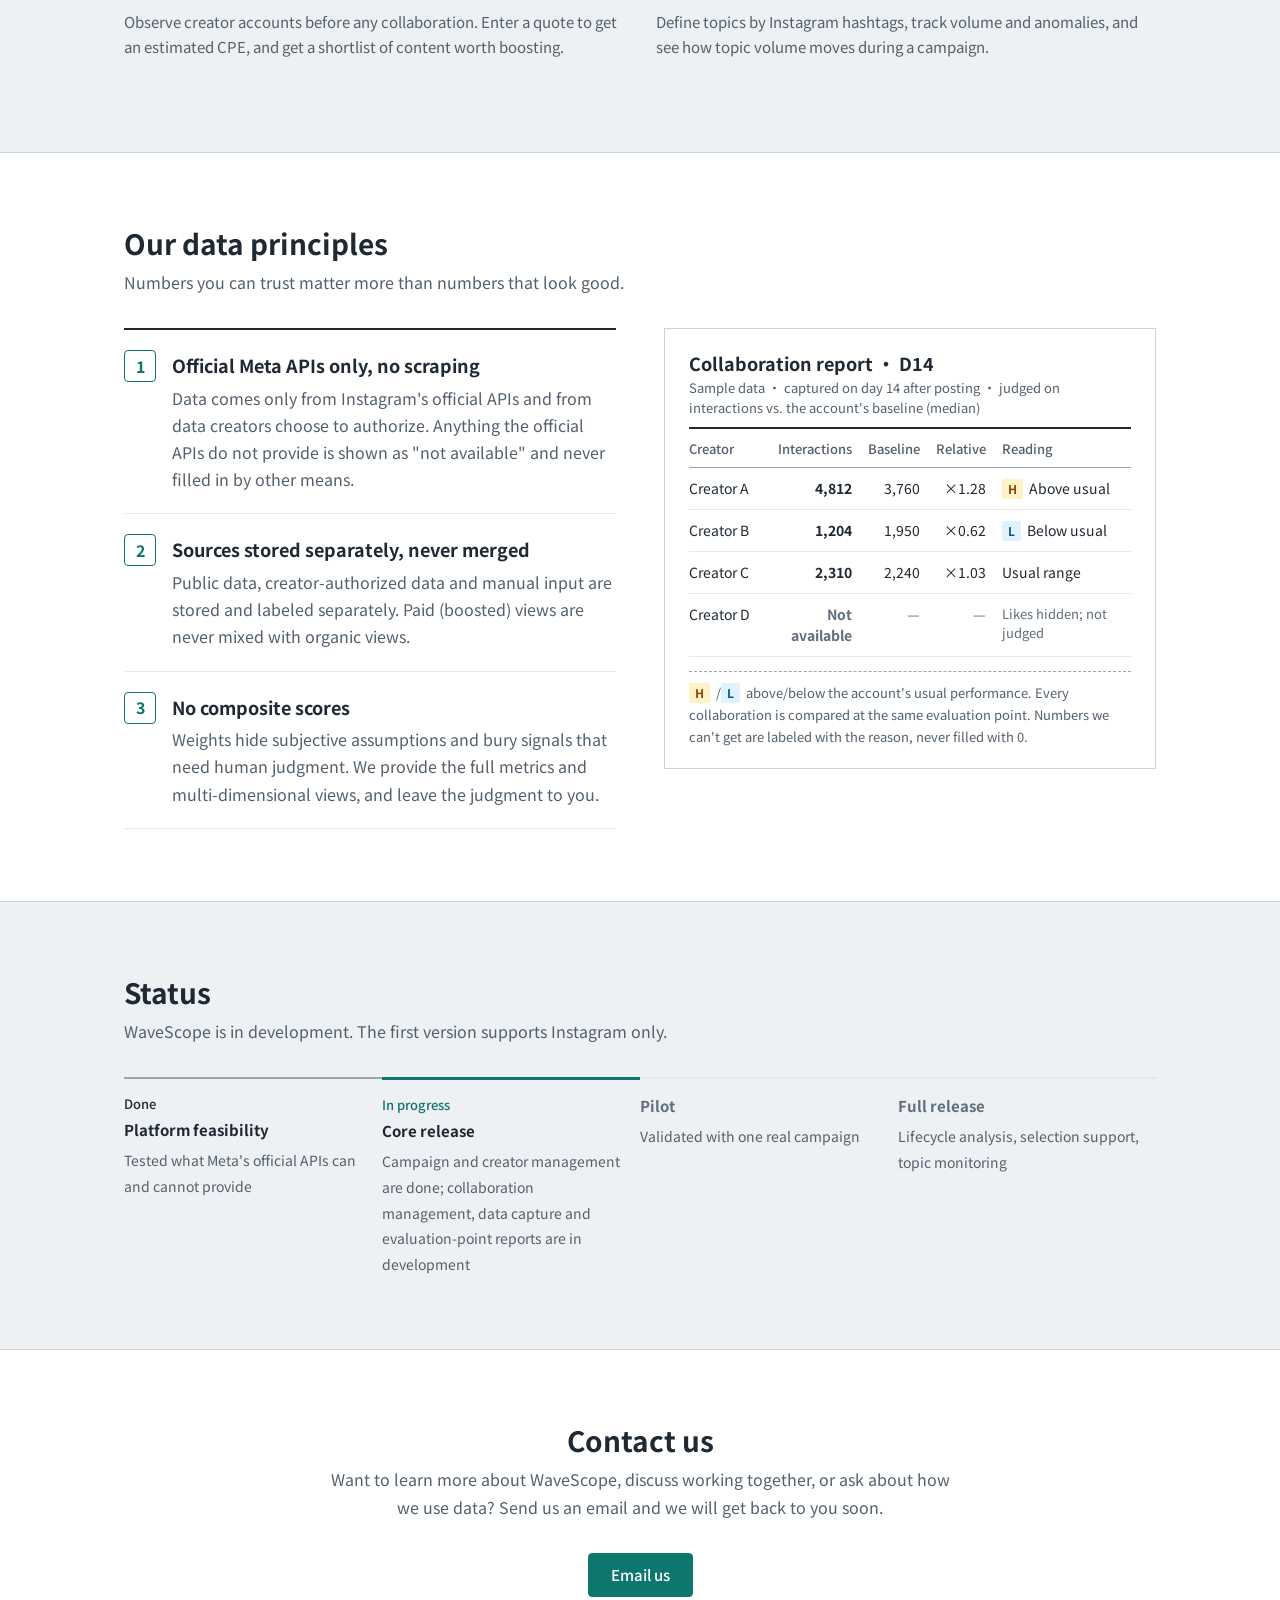
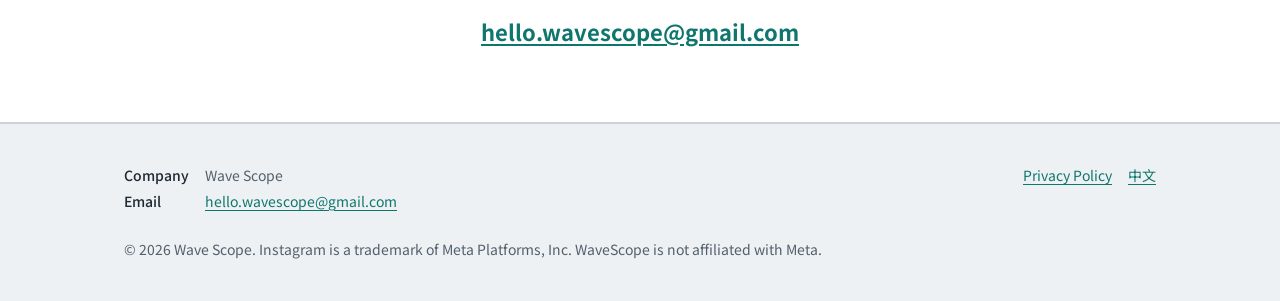
==== commit ad5a2116: "Match mockup B: drop dark mode, load Noto Sans TC, teal brand name The product and mockup B have no " ====
--- a/en/index.html
+++ b/en/index.html
@@ -8,6 +8,9 @@
   <link rel="alternate" hreflang="zh-Hant-TW" href="../">
   <link rel="alternate" hreflang="en" href="./">
   <link rel="icon" href="../assets/logo.svg" type="image/svg+xml">
+  <link rel="preconnect" href="https://fonts.googleapis.com">
+  <link rel="preconnect" href="https://fonts.gstatic.com" crossorigin>
+  <link href="https://fonts.googleapis.com/css2?family=Noto+Sans+TC:wght@400;500;700&display=swap" rel="stylesheet">
   <link rel="stylesheet" href="../assets/style.css">
 </head>
 <body>
--- a/assets/style.css
+++ b/assets/style.css
@@ -1,5 +1,6 @@
 /* 色彩與規則對齊產品的 DESIGN.md（方向 B・健康檢查報告）：
-   單一墨綠品牌色、冷灰檯面上的白色直角報告單、不加陰影；琥珀／藍只用在 H／L 旗標。 */
+   單一墨綠品牌色、冷灰檯面上的白色直角報告單、不加陰影；琥珀／藍只用在 H／L 旗標。
+   產品沒有深色模式，官網也固定為淺色。 */
 :root {
   --report-teal: #0f766e;
   --report-teal-deep: #0b5a54;
@@ -20,31 +21,8 @@
   --flag-l-ink: #075985;
   --on-teal: #ffffff;
   --max: 1080px;
+  color-scheme: light;
   --font: "Noto Sans TC", "PingFang TC", "Microsoft JhengHei", system-ui, -apple-system, sans-serif;
-}
-
-/* 產品端沒有深色模式；這裡依同一組語意推出深色值。 */
-@media (prefers-color-scheme: dark) {
-  :root {
-    --report-teal: #3fbfae;
-    --report-teal-deep: #6fd3c4;
-    --teal-tint: #16302c;
-    --teal-band: #1f4a43;
-    --ink: #e4e8eb;
-    --ink-muted: #a3adb6;
-    --ink-absent: #8f9aa5;
-    --rule-strong: #5b6670;
-    --rule: #3a444c;
-    --hairline: #2a3238;
-    --bench: #111618;
-    --sheet: #1a2024;
-    --sheet-foot: #1e2529;
-    --flag-h-bg: #4a3410;
-    --flag-h-ink: #fcd38a;
-    --flag-l-bg: #0c3550;
-    --flag-l-ink: #a5d8f5;
-    --on-teal: #06201c;
-  }
 }
 
 * { box-sizing: border-box; }
@@ -93,10 +71,10 @@
   gap: 10px;
   font-size: 18px;
   font-weight: 700;
-  color: var(--ink);
+  color: var(--report-teal);
   text-decoration: none;
 }
-.brand:hover { color: var(--ink); }
+.brand:hover { color: var(--report-teal); }
 .nav {
   display: flex;
   align-items: center;
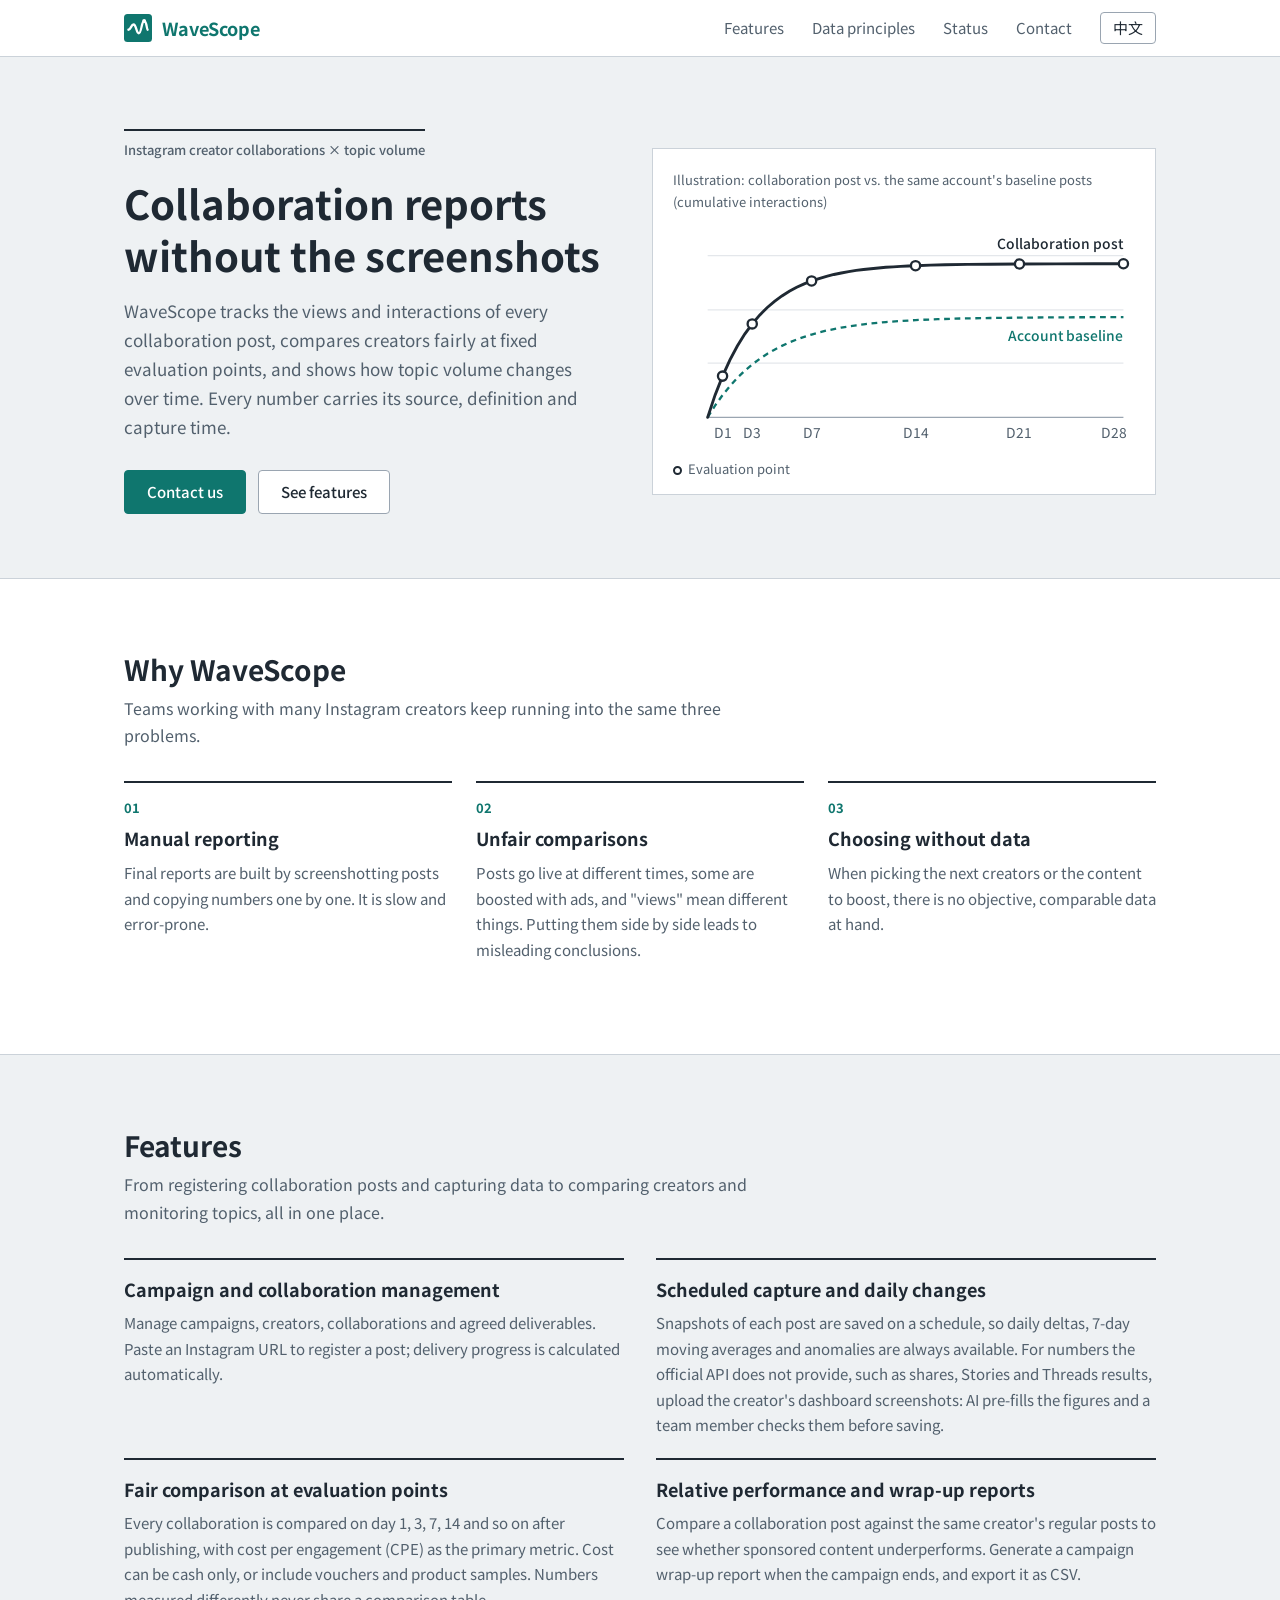
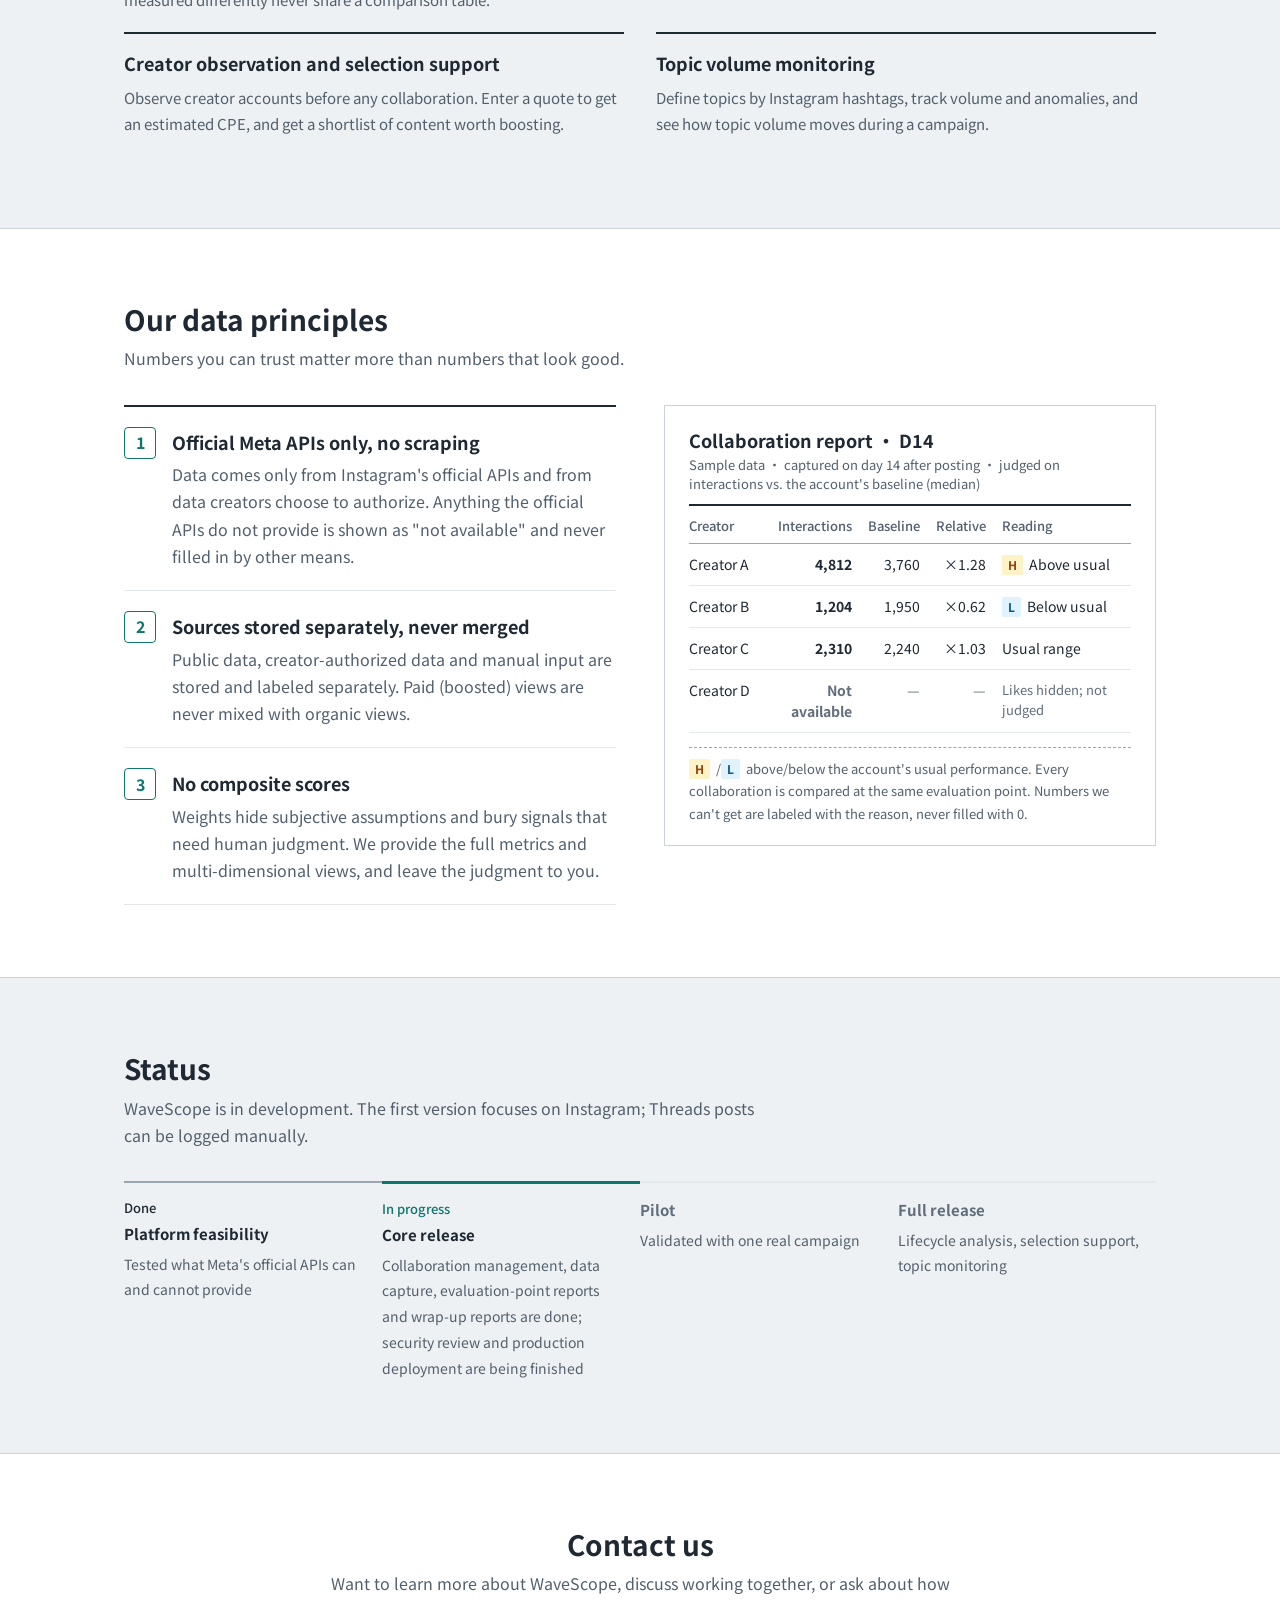
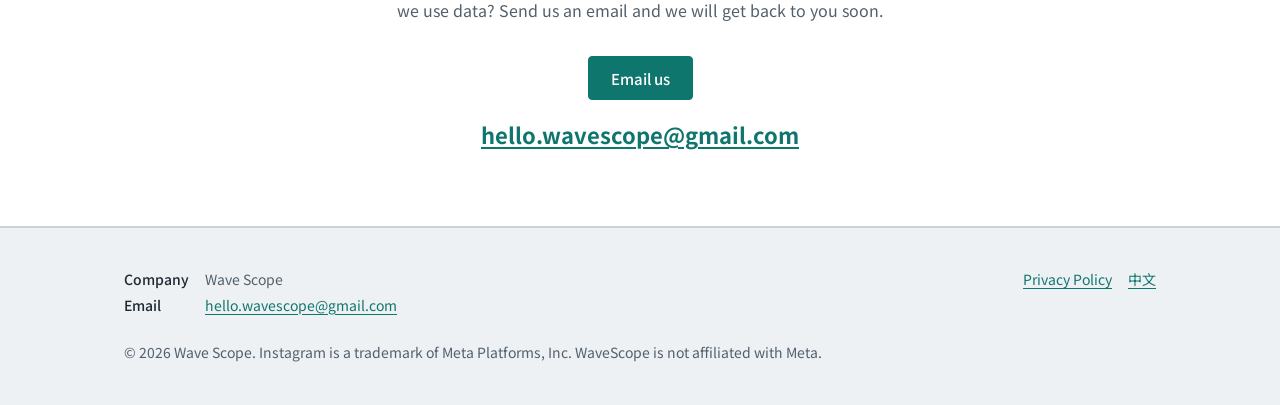
==== commit dfcb365d: "Update progress, features and privacy policy for latest WaveScope work - Privacy policy: add creator" ====
--- a/en/index.html
+++ b/en/index.html
@@ -110,15 +110,15 @@
           </div>
           <div class="card">
             <h3>Scheduled capture and daily changes</h3>
-            <p>Snapshots of each post are saved on a schedule, so daily deltas, 7-day moving averages and anomalies are always available.</p>
+            <p>Snapshots of each post are saved on a schedule, so daily deltas, 7-day moving averages and anomalies are always available. For numbers the official API does not provide, such as shares, Stories and Threads results, upload the creator's dashboard screenshots: AI pre-fills the figures and a team member checks them before saving.</p>
           </div>
           <div class="card">
             <h3>Fair comparison at evaluation points</h3>
-            <p>Every collaboration is compared on day 1, 3, 7, 14 and so on after publishing, with cost per engagement (CPE) as the primary metric. Numbers measured differently never share a comparison table.</p>
-          </div>
-          <div class="card">
-            <h3>Relative performance</h3>
-            <p>Compare a collaboration post against the same creator's regular posts to see whether sponsored content underperforms.</p>
+            <p>Every collaboration is compared on day 1, 3, 7, 14 and so on after publishing, with cost per engagement (CPE) as the primary metric. Cost can be cash only, or include vouchers and product samples. Numbers measured differently never share a comparison table.</p>
+          </div>
+          <div class="card">
+            <h3>Relative performance and wrap-up reports</h3>
+            <p>Compare a collaboration post against the same creator's regular posts to see whether sponsored content underperforms. Generate a campaign wrap-up report when the campaign ends, and export it as CSV.</p>
           </div>
           <div class="card">
             <h3>Creator observation and selection support</h3>
@@ -185,10 +185,10 @@
     <section id="status">
       <div class="wrap">
         <h2>Status</h2>
-        <p class="section-lead">WaveScope is in development. The first version supports Instagram only.</p>
+        <p class="section-lead">WaveScope is in development. The first version focuses on Instagram; Threads posts can be logged manually.</p>
         <ol class="status">
           <li class="done"><em>Done</em><strong>Platform feasibility</strong><span>Tested what Meta's official APIs can and cannot provide</span></li>
-          <li class="now"><em>In progress</em><strong>Core release</strong><span>Campaign and creator management are done; collaboration management, data capture and evaluation-point reports are in development</span></li>
+          <li class="now"><em>In progress</em><strong>Core release</strong><span>Collaboration management, data capture, evaluation-point reports and wrap-up reports are done; security review and production deployment are being finished</span></li>
           <li><strong>Pilot</strong><span>Validated with one real campaign</span></li>
           <li><strong>Full release</strong><span>Lifecycle analysis, selection support, topic monitoring</span></li>
         </ol>
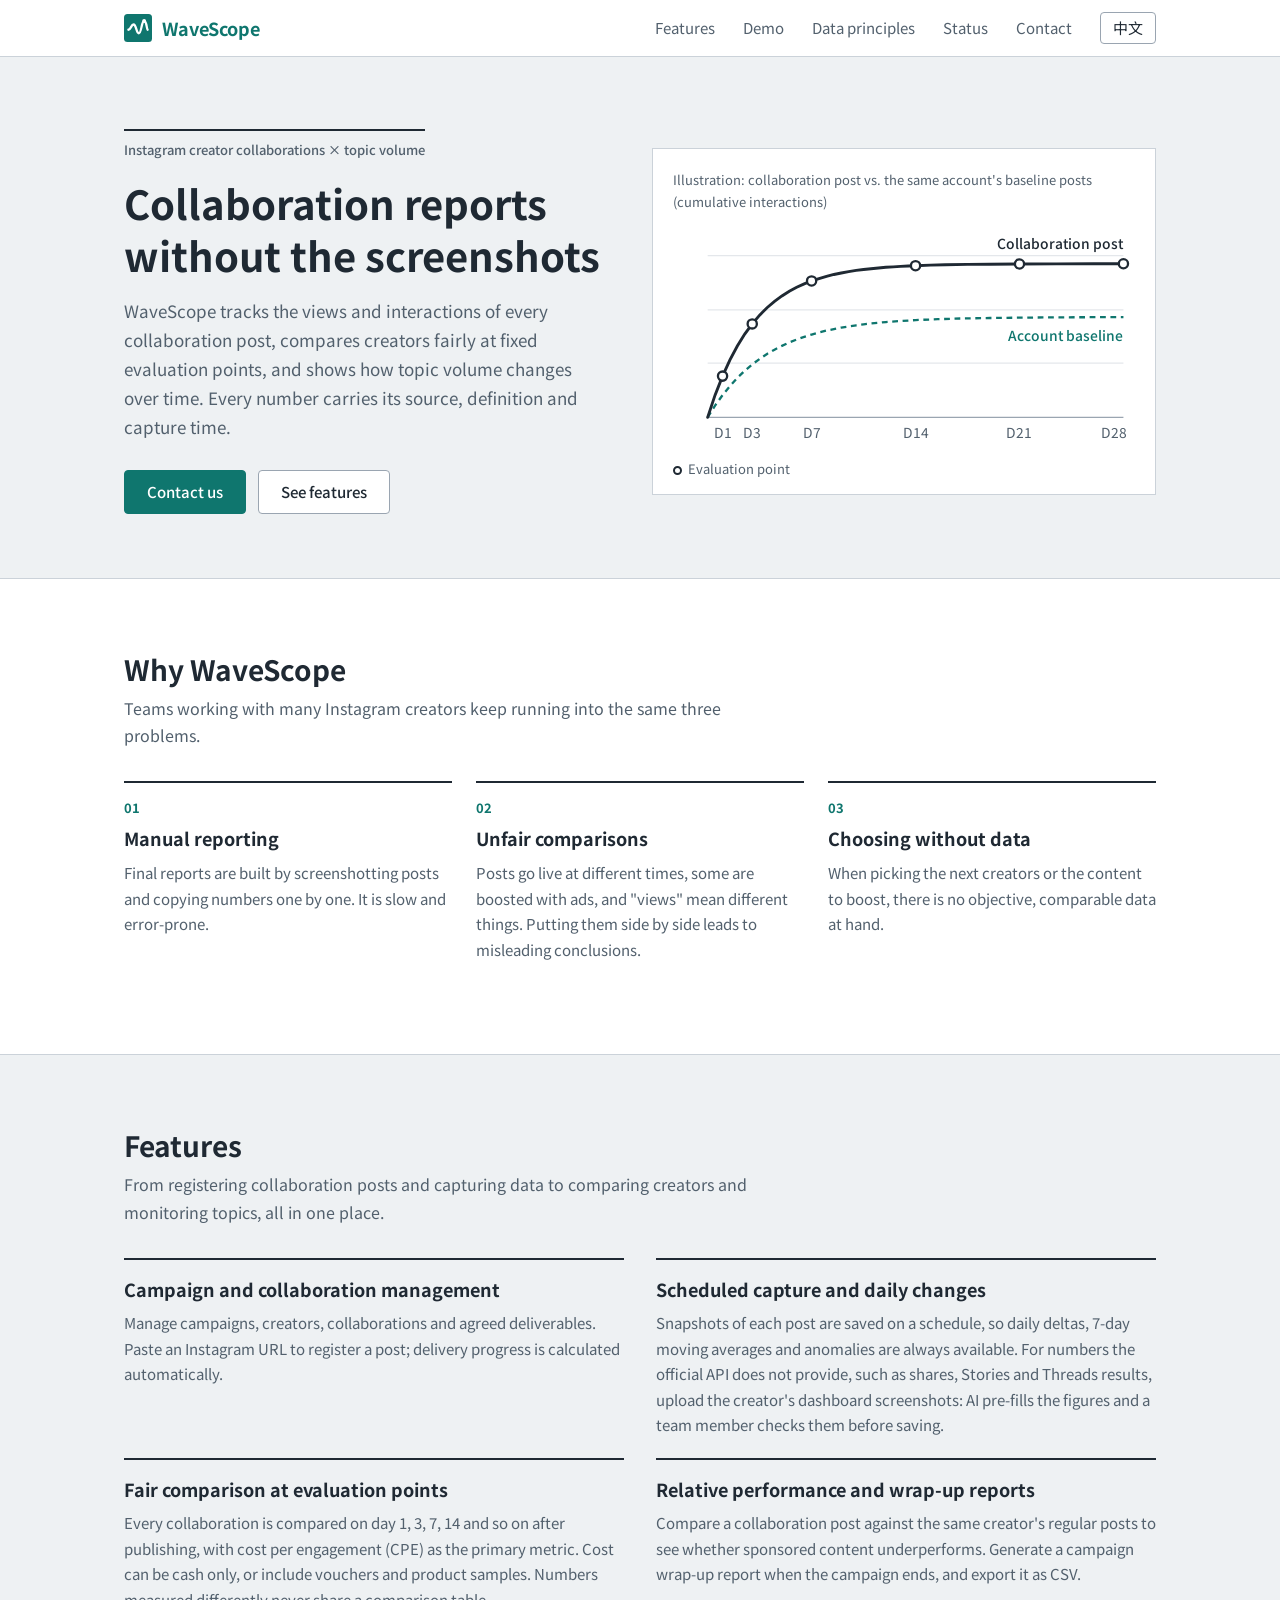
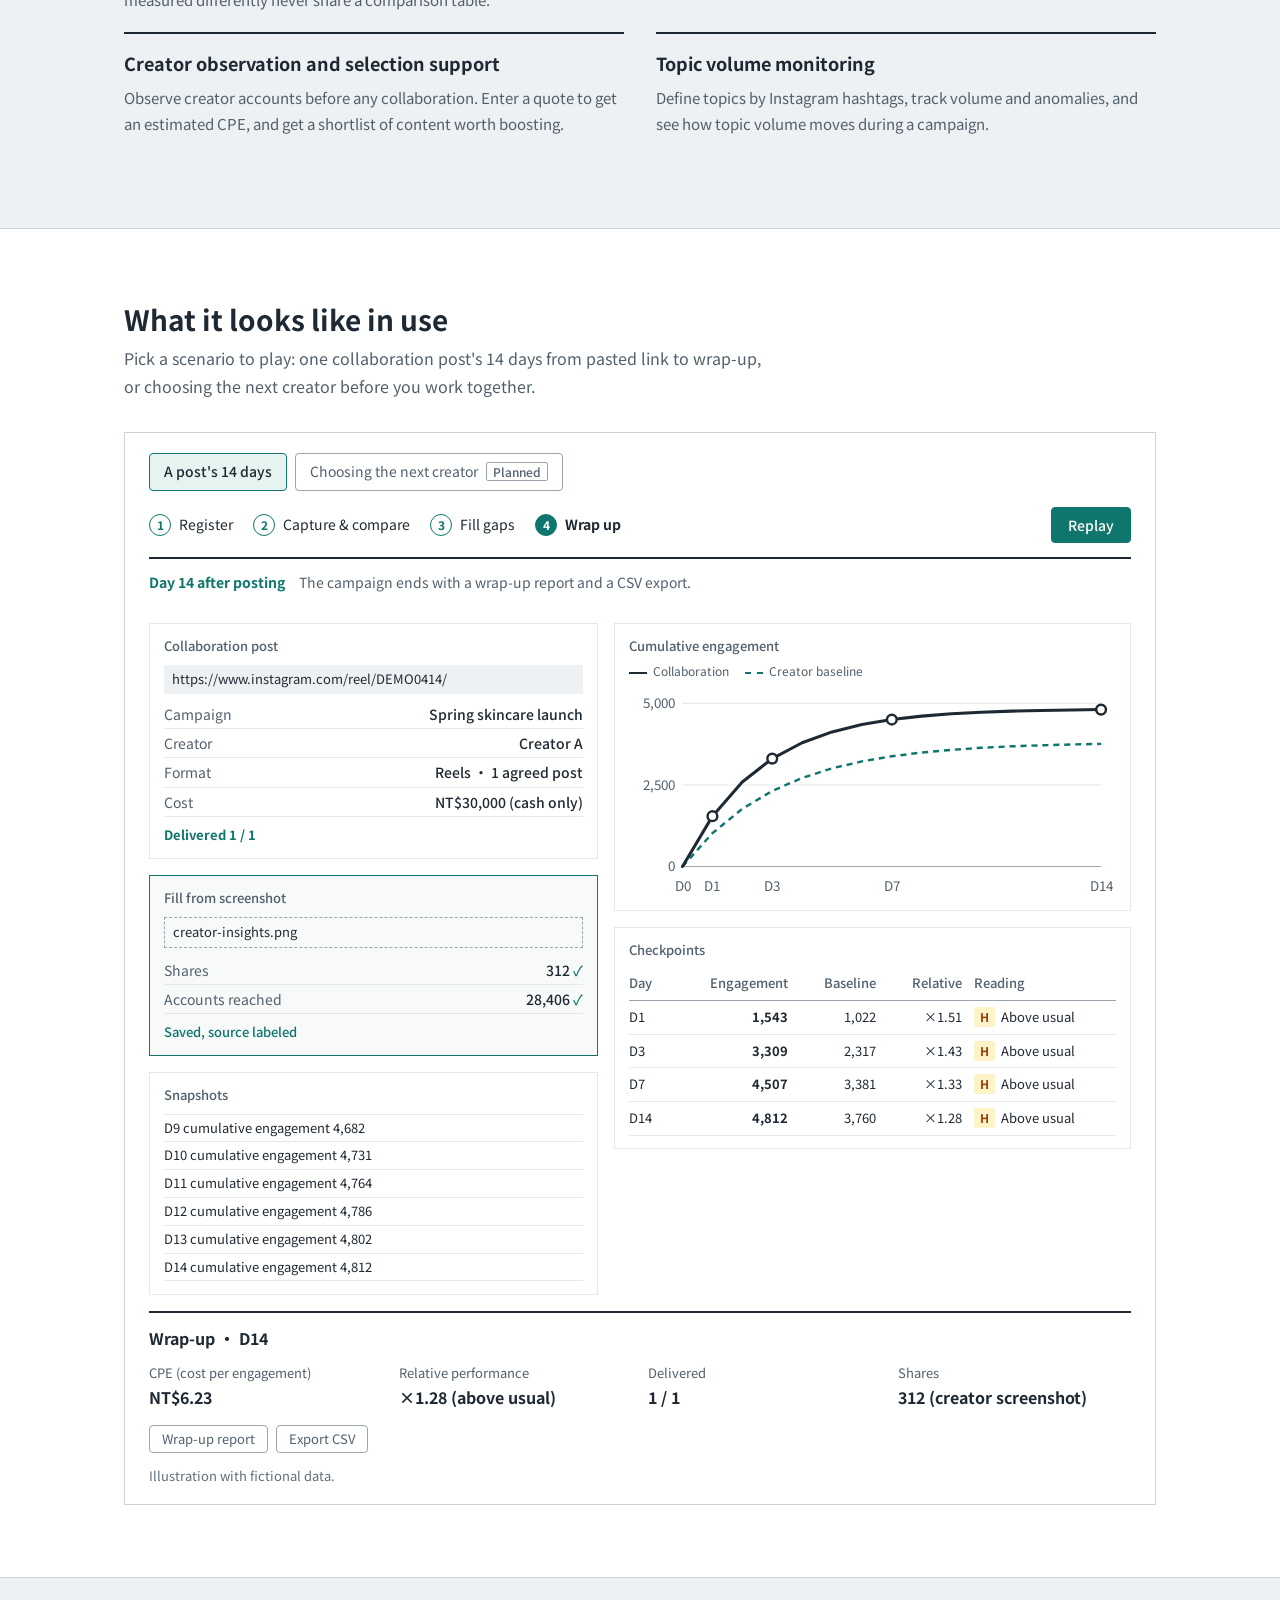
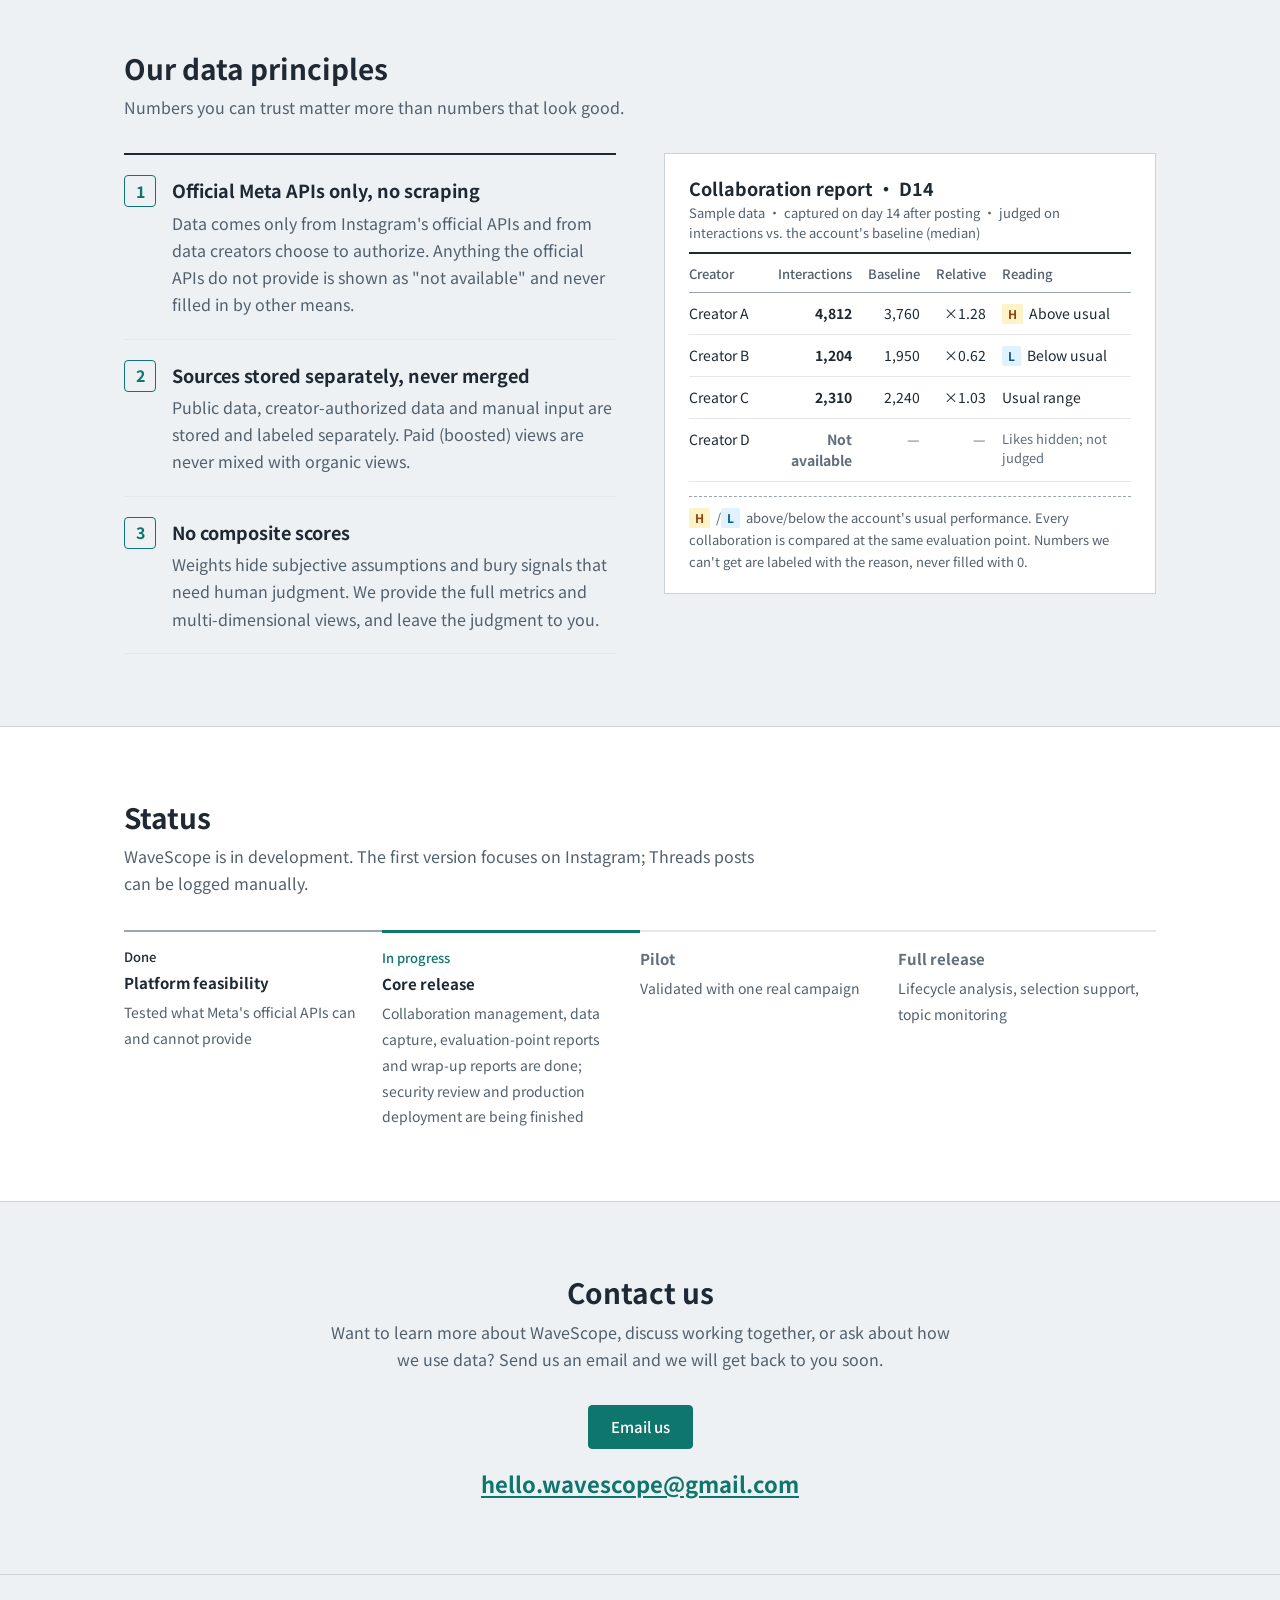
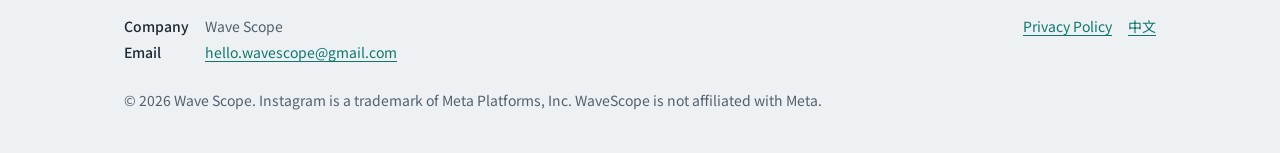
==== commit 67d46513: "Add playable HTML product demo with two scenarios The homepage gets a demo section that plays the pr" ====
--- a/en/index.html
+++ b/en/index.html
@@ -22,6 +22,7 @@
       </a>
       <nav class="nav" aria-label="Main">
         <a href="#features">Features</a>
+        <a href="#demo">Demo</a>
         <a href="#principles">Data principles</a>
         <a href="#status">Status</a>
         <a href="#contact">Contact</a>
@@ -132,7 +133,17 @@
       </div>
     </section>
 
-    <section class="alt" id="principles">
+    <section class="alt" id="demo">
+      <div class="wrap">
+        <h2>What it looks like in use</h2>
+        <p class="section-lead">Pick a scenario to play: one collaboration post's 14 days from pasted link to wrap-up, or choosing the next creator before you work together.</p>
+        <div class="demo" id="wsDemo" role="region" aria-label="Collaboration post lifecycle demo">
+          <noscript><p class="demo-note">This demo needs JavaScript.</p></noscript>
+        </div>
+      </div>
+    </section>
+
+    <section id="principles">
       <div class="wrap">
         <h2>Our data principles</h2>
         <p class="section-lead">Numbers you can trust matter more than numbers that look good.</p>
@@ -182,7 +193,7 @@
       </div>
     </section>
 
-    <section id="status">
+    <section class="alt" id="status">
       <div class="wrap">
         <h2>Status</h2>
         <p class="section-lead">WaveScope is in development. The first version focuses on Instagram; Threads posts can be logged manually.</p>
@@ -195,7 +206,7 @@
       </div>
     </section>
 
-    <section class="alt contact" id="contact">
+    <section class="contact" id="contact">
       <div class="wrap">
         <h2>Contact us</h2>
         <p class="section-lead">Want to learn more about WaveScope, discuss working together, or ask about how we use data? Send us an email and we will get back to you soon.</p>
@@ -218,5 +229,7 @@
     </div>
     <div class="wrap" style="margin-top:24px">© 2026 Wave Scope. Instagram is a trademark of Meta Platforms, Inc. WaveScope is not affiliated with Meta.</div>
   </footer>
+  <script src="../assets/demo-data.js"></script>
+  <script src="../assets/demo.js"></script>
 </body>
 </html>
--- a/assets/style.css
+++ b/assets/style.css
@@ -230,6 +230,126 @@
   color: var(--ink-muted);
 }
 
+/* 合作貼文生命週期示範（assets/demo.js 產生內容）。沿用報告單的白底直角、細線與 H／L 旗標。 */
+.demo {
+  background: var(--sheet);
+  border: 1px solid var(--rule);
+  padding: 20px 24px 16px;
+  min-height: 520px;
+}
+.demo-tabs { display: flex; flex-wrap: wrap; gap: 8px; margin-bottom: 16px; }
+.demo-tab {
+  font: inherit;
+  font-size: 14px;
+  padding: 6px 14px;
+  border: 1px solid var(--rule-strong);
+  border-radius: 4px;
+  background: var(--sheet);
+  color: var(--ink-muted);
+  cursor: pointer;
+}
+.demo-tab:hover { border-color: var(--ink); color: var(--ink); }
+.demo-tab[aria-pressed="true"] { border-color: var(--report-teal); background: var(--teal-tint); color: var(--ink); font-weight: 500; }
+.demo-tag { margin-left: 8px; font-size: 12px; font-weight: 500; padding: 0 6px; border: 1px solid var(--rule-strong); border-radius: 2px; color: var(--ink-muted); }
+.demo-top {
+  display: flex;
+  justify-content: space-between;
+  align-items: center;
+  gap: 16px;
+  flex-wrap: wrap;
+  border-bottom: 2px solid var(--ink);
+  padding-bottom: 14px;
+}
+.demo-rail { display: flex; flex-wrap: wrap; gap: 6px 20px; list-style: none; margin: 0; padding: 0; font-size: 14px; color: var(--ink-absent); }
+.demo-rail li { display: flex; align-items: center; gap: 8px; }
+.demo-rail-num {
+  width: 22px;
+  height: 22px;
+  display: grid;
+  place-items: center;
+  border: 1px solid var(--rule-strong);
+  border-radius: 50%;
+  font-size: 12px;
+  font-weight: 700;
+}
+.demo-rail li.is-done { color: var(--ink); }
+.demo-rail li.is-done .demo-rail-num { border-color: var(--report-teal); color: var(--report-teal); }
+.demo-rail li.is-on { color: var(--ink); font-weight: 700; }
+.demo-rail li.is-on .demo-rail-num { background: var(--report-teal); border-color: var(--report-teal); color: var(--on-teal); }
+.demo-controls { display: flex; gap: 8px; }
+.demo-controls .btn { height: 36px; padding: 0 16px; font-size: 14px; font-family: inherit; cursor: pointer; margin: 0; }
+.demo-controls .btn[hidden] { display: none; }
+.demo-status { display: flex; gap: 14px; align-items: baseline; padding: 12px 0 16px; font-size: 14px; color: var(--ink-muted); min-height: 4.6em; }
+.demo-day { flex: none; font-weight: 700; color: var(--report-teal); white-space: nowrap; }
+.demo-grid { display: grid; grid-template-columns: minmax(0, 1fr) minmax(0, 1.15fr); gap: 16px; }
+.demo-col { display: flex; flex-direction: column; gap: 16px; min-width: 0; }
+.demo-panel { border: 1px solid var(--hairline); padding: 12px 14px; font-size: 14px; line-height: 1.6; }
+.demo-panel[hidden] { display: none; }
+.demo-ph { font-size: 13px; font-weight: 500; color: var(--ink-muted); margin-bottom: 8px; }
+.demo-panel dl { margin: 0; }
+.demo-panel dl div { display: flex; justify-content: space-between; gap: 12px; padding: 3px 0; border-bottom: 1px solid var(--hairline); }
+.demo-panel dt { color: var(--ink-muted); }
+.demo-panel dd { margin: 0; text-align: right; font-weight: 500; }
+.demo-url { min-height: 1.6em; padding: 4px 8px; background: var(--bench); font-size: 13px; word-break: break-all; margin-bottom: 6px; }
+.demo-parsing, .demo-shot-state { font-size: 13px; color: var(--ink-muted); }
+.demo-delivered { margin-top: 8px; font-size: 13px; font-weight: 700; color: var(--report-teal); }
+.demo-shot { border-color: var(--report-teal); background: var(--sheet-foot); }
+.demo-file { font-size: 13px; padding: 4px 8px; border: 1px dashed var(--rule-strong); margin-bottom: 8px; }
+.demo-shot dl div.is-prefill dd { background: var(--teal-tint); padding: 0 6px; }
+.demo-shot dl div.is-checked dd::after { content: " ✓"; color: var(--report-teal); }
+.demo-shot-state { margin-top: 8px; font-weight: 500; color: var(--report-teal); }
+.demo-log ul { list-style: none; margin: 0; padding: 0; max-height: 168px; overflow-y: auto; font-size: 13px; }
+.demo-log li { padding: 3px 0; border-bottom: 1px solid var(--hairline); }
+.demo-log li.is-note { color: var(--flag-l-ink); }
+.demo-log li.is-na { color: var(--ink-absent); }
+.demo-log li.is-saved { color: var(--report-teal); font-weight: 500; }
+.demo-legend { display: flex; gap: 16px; font-size: 12px; color: var(--ink-muted); margin: -4px 0 4px; }
+.demo-legend span::before { content: ""; display: inline-block; width: 18px; vertical-align: middle; margin-right: 6px; border-top: 2px solid var(--ink); }
+.demo-legend .is-base::before { border-top: 2px dashed var(--report-teal); }
+.demo-chart svg { width: 100%; height: auto; display: block; }
+.demo-chart .grid { stroke: var(--hairline); }
+.demo-chart .grid.zero { stroke: var(--rule-strong); }
+.demo-chart .axis { fill: var(--ink-muted); font-size: 11px; }
+.demo-chart .curve { stroke: var(--ink); stroke-width: 2.5; stroke-linecap: round; stroke-linejoin: round; }
+.demo-chart .base { stroke: var(--report-teal); stroke-width: 2; stroke-dasharray: 5 4; }
+.demo-chart .node { fill: var(--sheet); stroke: var(--ink); stroke-width: 2; }
+.demo-panel table { width: 100%; border-collapse: collapse; font-size: 13px; }
+.demo-panel th { font-weight: 500; color: var(--ink-muted); text-align: right; padding: 4px 6px 6px; border-bottom: 1px solid var(--rule-strong); white-space: nowrap; }
+.demo-panel td { text-align: right; padding: 6px; border-bottom: 1px solid var(--hairline); white-space: nowrap; }
+.demo-panel th:first-child, .demo-panel td:first-child { text-align: left; padding-left: 0; }
+.demo-panel th:last-child, .demo-panel td:last-child { text-align: left; padding-right: 0; }
+.demo-panel td.val { font-weight: 700; }
+.demo-panel td.wait { color: var(--ink-absent); text-align: left; }
+.demo-panel td.na, .demo-panel td.reason { color: var(--ink-absent); }
+.demo-panel td.reason { text-align: left; white-space: normal; }
+.demo-posts tr.is-pick td:first-child { font-weight: 700; }
+.demo-basis { margin-top: 8px; font-size: 13px; font-weight: 500; color: var(--report-teal); min-height: 1.6em; }
+.demo-quote { display: flex; align-items: center; justify-content: space-between; gap: 12px; margin-bottom: 8px; color: var(--ink-muted); }
+.demo-quote .demo-input { flex: 0 0 9em; margin: 0; text-align: right; color: var(--ink); font-weight: 500; }
+.demo-ref { margin: 8px 0 0; font-size: 13px; color: var(--ink-muted); }
+.demo-boost ul { list-style: none; margin: 0; padding: 0; }
+.demo-boost li { padding: 4px 0; border-bottom: 1px solid var(--hairline); }
+.demo-boost li.is-na { color: var(--ink-absent); border-bottom: 0; }
+.demo-close { margin-top: 16px; border-top: 2px solid var(--ink); padding-top: 12px; }
+.demo-close[hidden] { display: none; }
+.demo-close-title { font-weight: 700; margin-bottom: 6px; }
+.demo-close dl { display: grid; grid-template-columns: repeat(4, minmax(0, 1fr)); gap: 0 16px; margin: 0; }
+.demo-close dl div { padding: 4px 0; }
+.demo-close dt { font-size: 13px; color: var(--ink-muted); }
+.demo-close dd { margin: 0; font-weight: 700; }
+.demo-close-acts { display: flex; gap: 8px; margin-top: 10px; }
+.demo-fake-btn { font-size: 13px; border: 1px solid var(--rule-strong); border-radius: 4px; padding: 2px 12px; color: var(--ink-muted); }
+.demo-note { margin: 12px 0 0; font-size: 13px; color: var(--ink-absent); }
+@keyframes demo-in { from { background: var(--teal-band); } to { background: transparent; } }
+.demo.is-playing .demo-log li:last-child,
+.demo.is-playing tr.is-new td,
+.demo.is-playing li.is-new { animation: demo-in 1.2s ease-out; }
+@media (prefers-reduced-motion: reduce) {
+  .demo.is-playing .demo-log li:last-child,
+  .demo.is-playing tr.is-new td,
+  .demo.is-playing li.is-new { animation: none; }
+}
+
 /* Sections */
 section { padding: 72px 0; }
 section.alt {
@@ -375,6 +495,10 @@
   .grid-3, .grid-2, .principles-layout { grid-template-columns: minmax(0, 1fr); }
   .principles-layout { gap: 32px; }
   .status { flex-direction: column; }
+  .demo { padding: 16px; }
+  .demo-grid { grid-template-columns: minmax(0, 1fr); }
+  .demo-close dl { grid-template-columns: repeat(2, minmax(0, 1fr)); }
+  .demo-status { flex-direction: column; gap: 2px; min-height: 6.4em; }
   .status li { padding: 12px 0 12px 16px; border-top: 0; border-left: 2px solid var(--hairline); }
   .status li.done { border-left-color: var(--rule-strong); }
   .status li.now { border-top: 0; border-left: 2px solid var(--report-teal); }
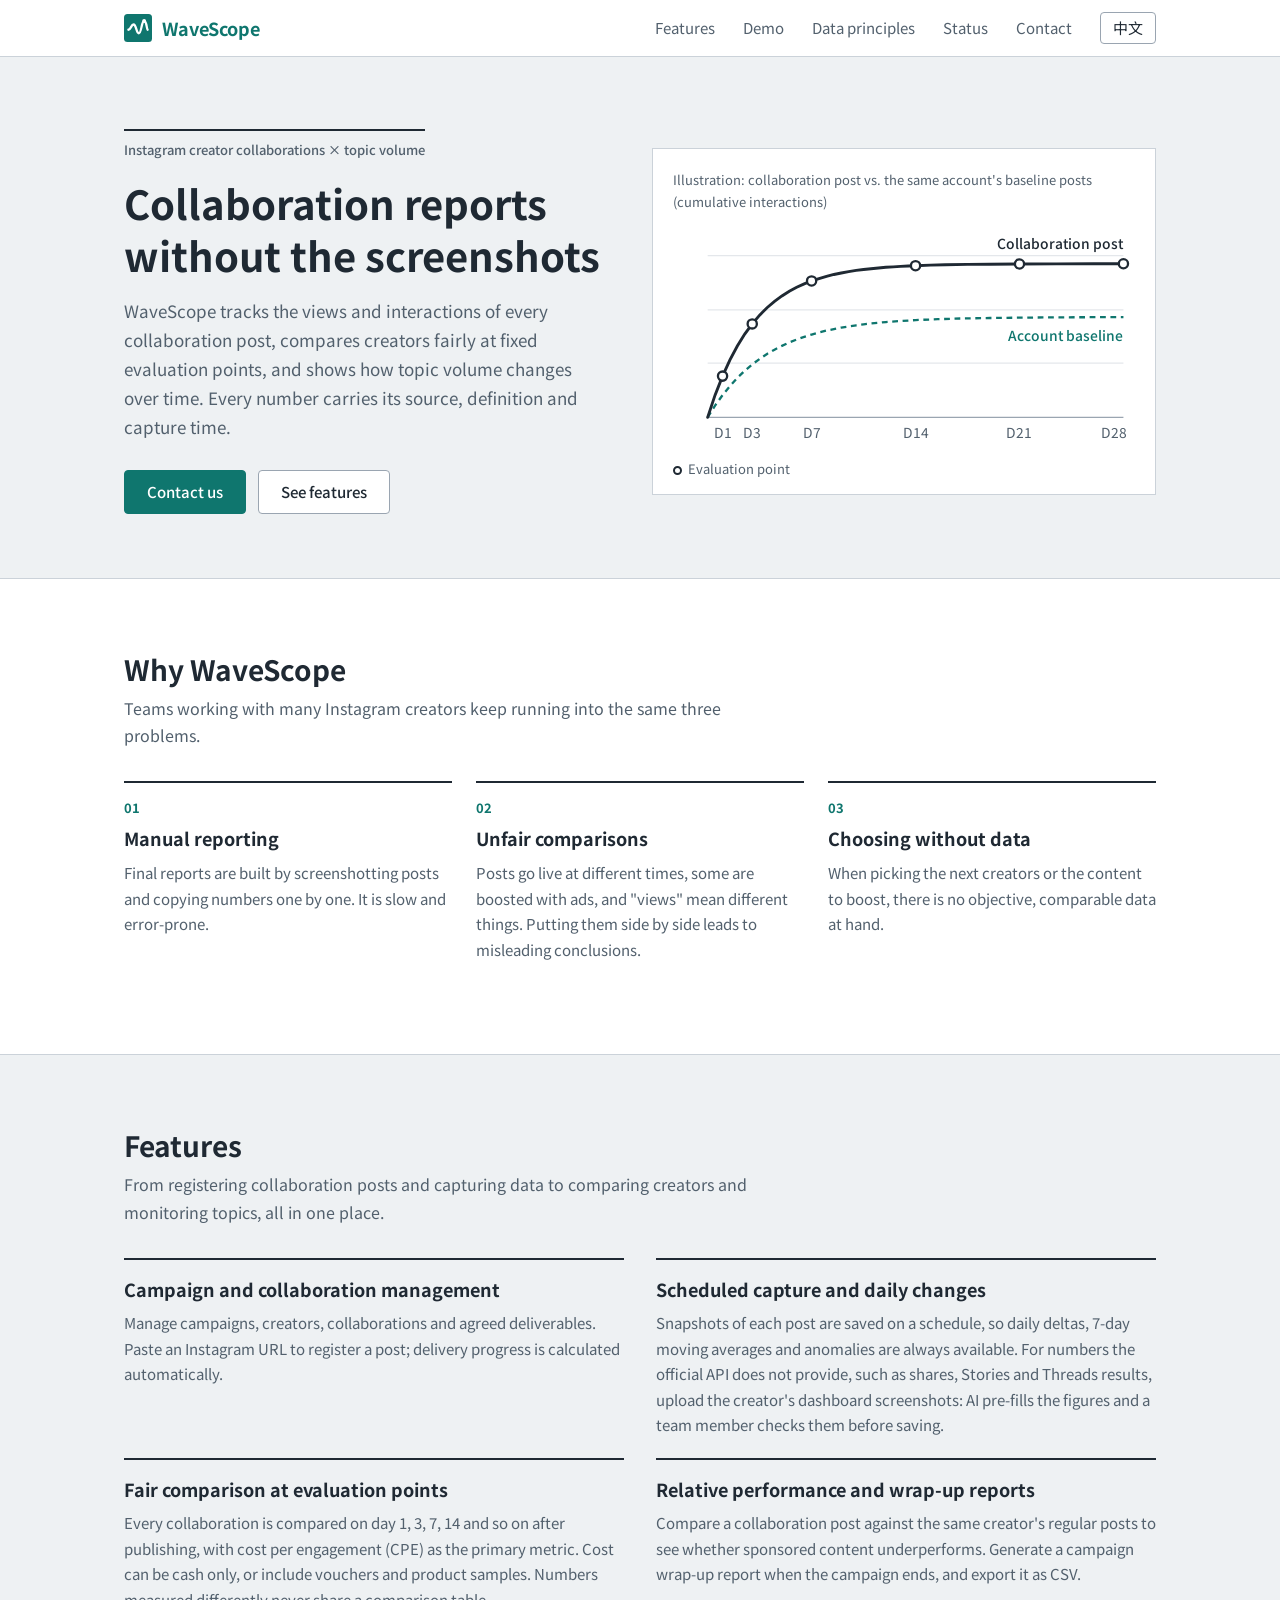
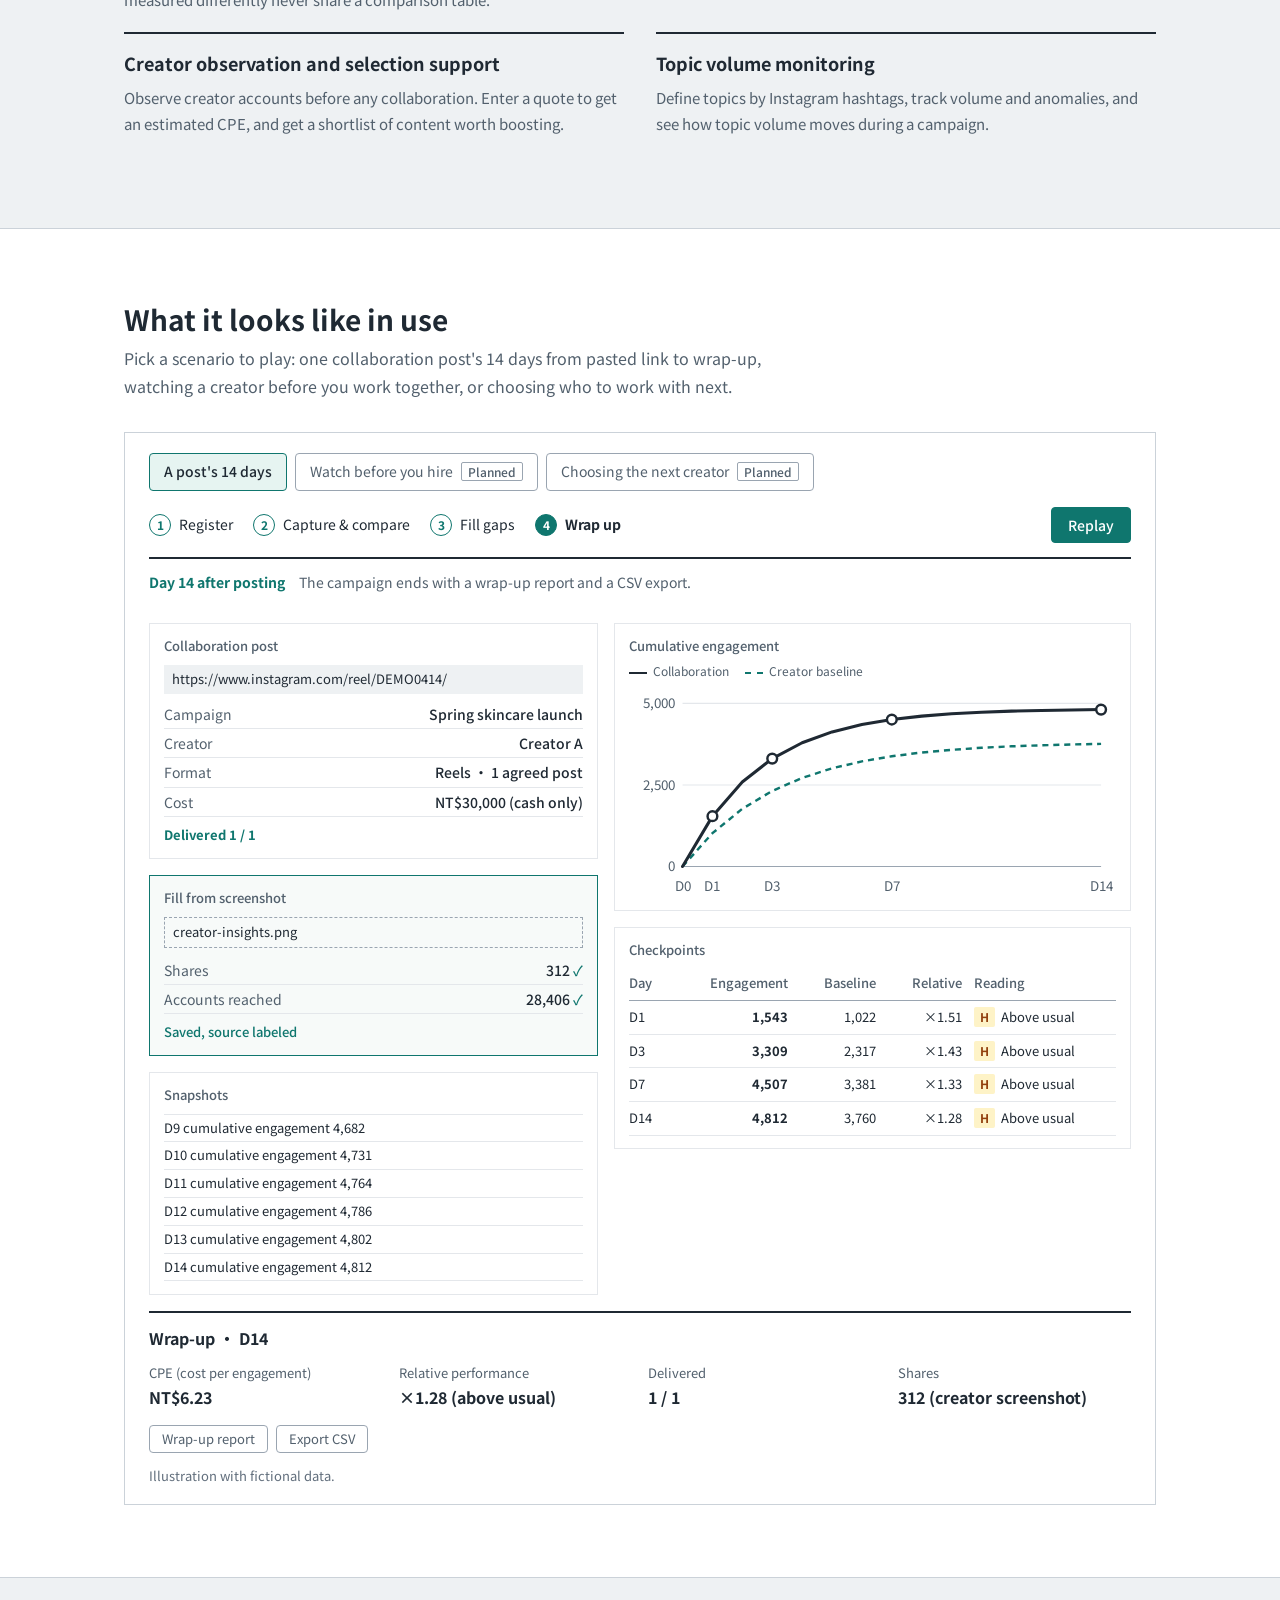
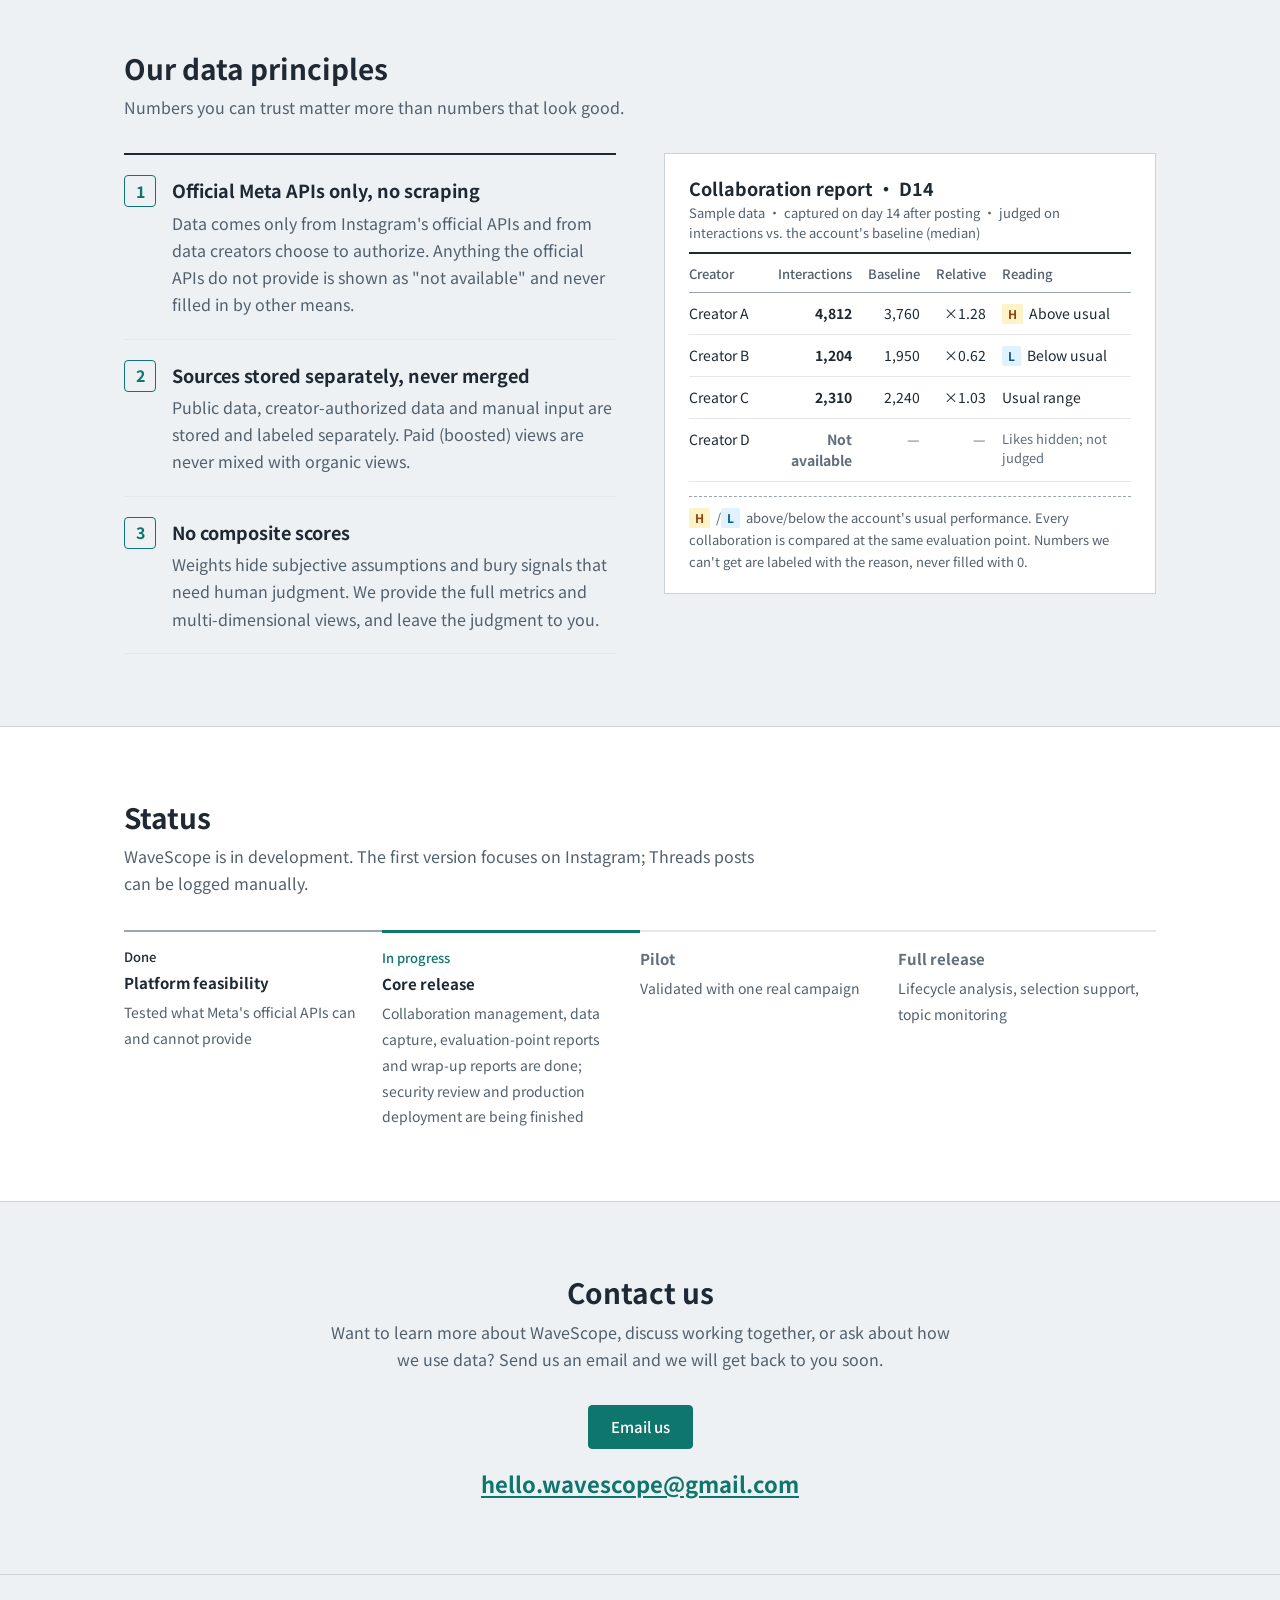
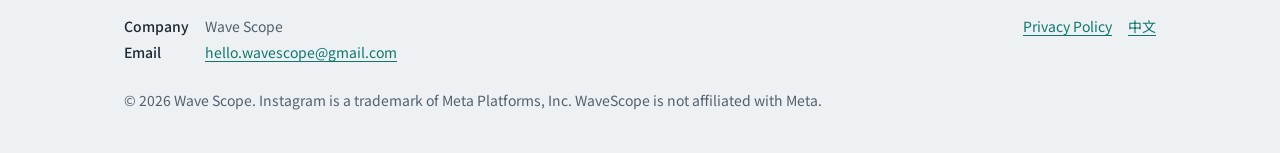
==== commit cd91868b: "Add creator-watch scenario to the product demo A third demo tab shows watching a creator before work" ====
--- a/en/index.html
+++ b/en/index.html
@@ -136,7 +136,7 @@
     <section class="alt" id="demo">
       <div class="wrap">
         <h2>What it looks like in use</h2>
-        <p class="section-lead">Pick a scenario to play: one collaboration post's 14 days from pasted link to wrap-up, or choosing the next creator before you work together.</p>
+        <p class="section-lead">Pick a scenario to play: one collaboration post's 14 days from pasted link to wrap-up, watching a creator before you work together, or choosing who to work with next.</p>
         <div class="demo" id="wsDemo" role="region" aria-label="Collaboration post lifecycle demo">
           <noscript><p class="demo-note">This demo needs JavaScript.</p></noscript>
         </div>
--- a/assets/style.css
+++ b/assets/style.css
@@ -327,6 +327,14 @@
 .demo-quote { display: flex; align-items: center; justify-content: space-between; gap: 12px; margin-bottom: 8px; color: var(--ink-muted); }
 .demo-quote .demo-input { flex: 0 0 9em; margin: 0; text-align: right; color: var(--ink); font-weight: 500; }
 .demo-ref { margin: 8px 0 0; font-size: 13px; color: var(--ink-muted); }
+.demo-panel dl div.is-na dd { color: var(--ink-absent); font-weight: 400; }
+.demo-alert p { margin: 0; }
+.demo-alert-hint { margin-top: 6px !important; font-size: 13px; color: var(--ink-muted); }
+.demo-chart .mark { stroke: var(--report-teal); stroke-width: 2; }
+.demo-chart .node.alert { fill: var(--ink); }
+.demo-legend .is-mark::before { width: 0; height: 10px; border-top: 0; border-left: 2px solid var(--report-teal); }
+.demo-summary[hidden] { display: none; }
+.demo-summary .btn { height: 36px; padding: 0 14px; font-size: 14px; font-family: inherit; cursor: pointer; margin: 10px 0 0; }
 .demo-boost ul { list-style: none; margin: 0; padding: 0; }
 .demo-boost li { padding: 4px 0; border-bottom: 1px solid var(--hairline); }
 .demo-boost li.is-na { color: var(--ink-absent); border-bottom: 0; }
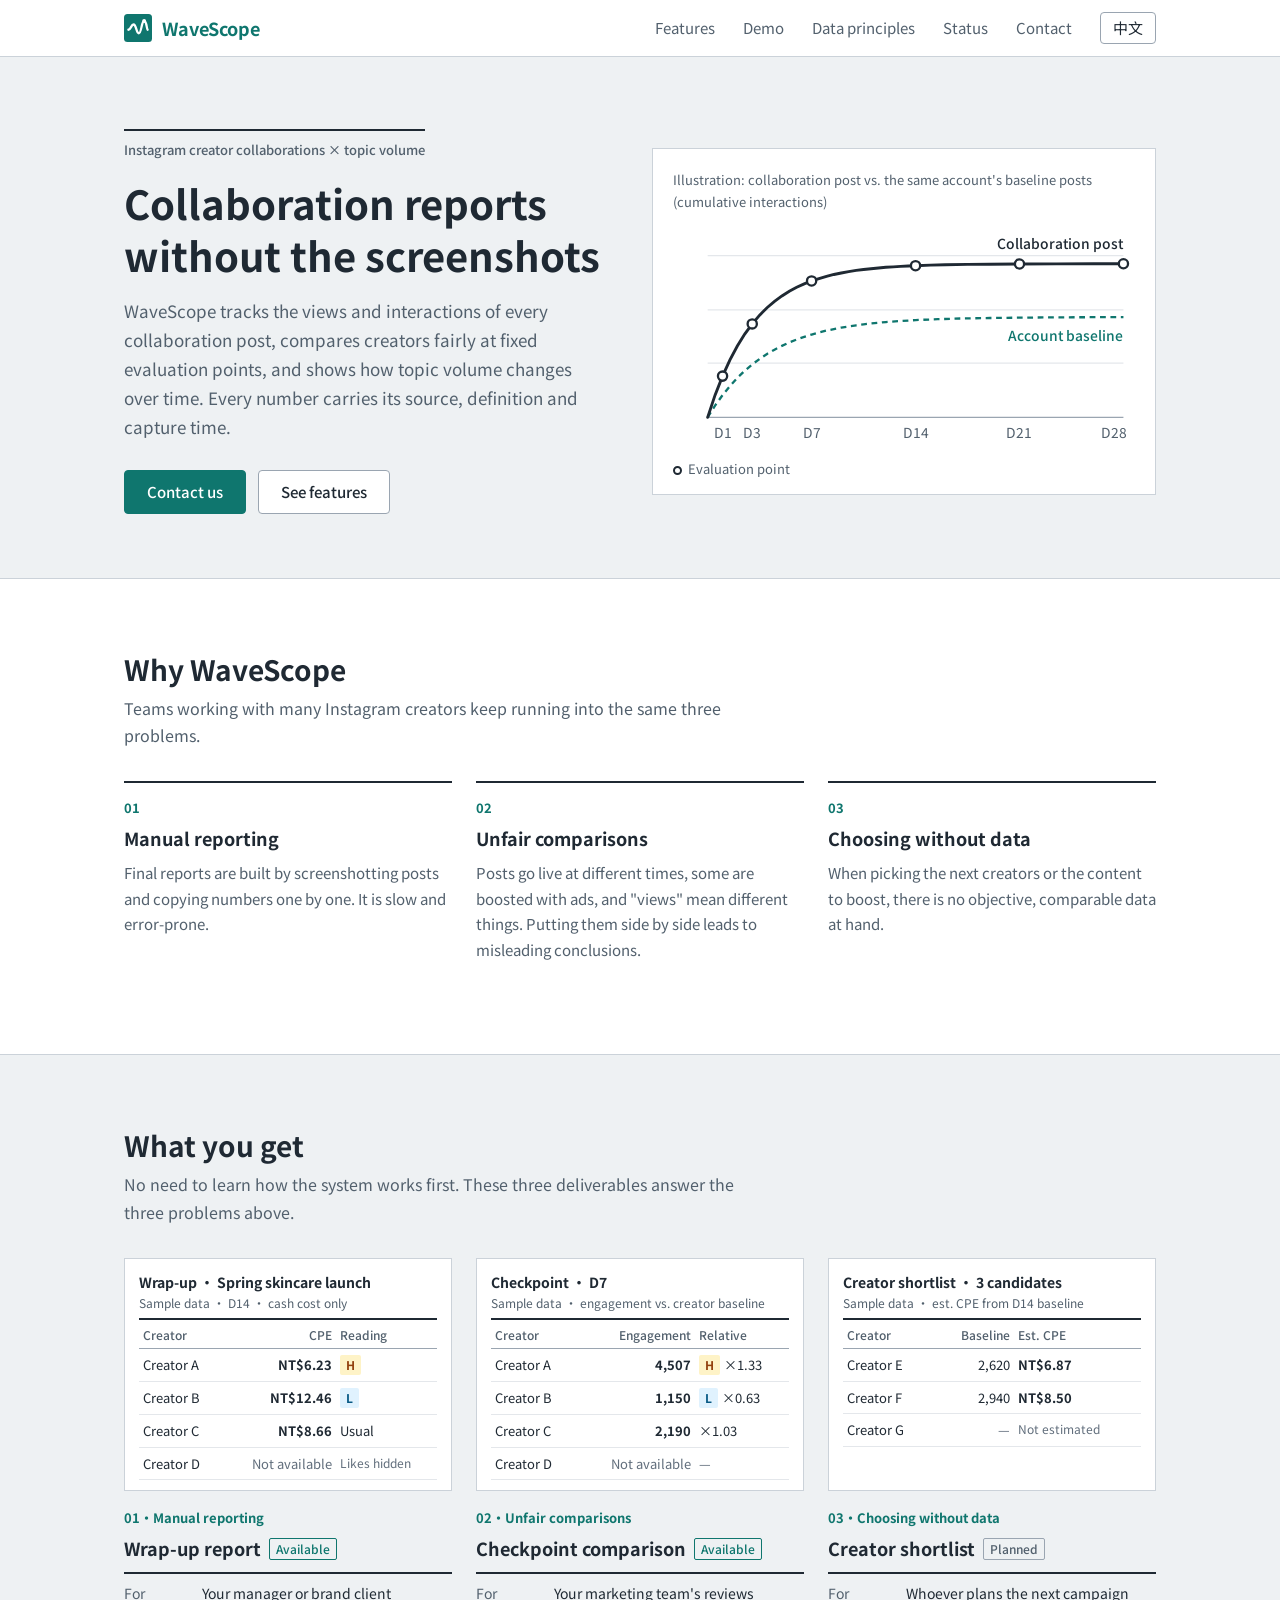
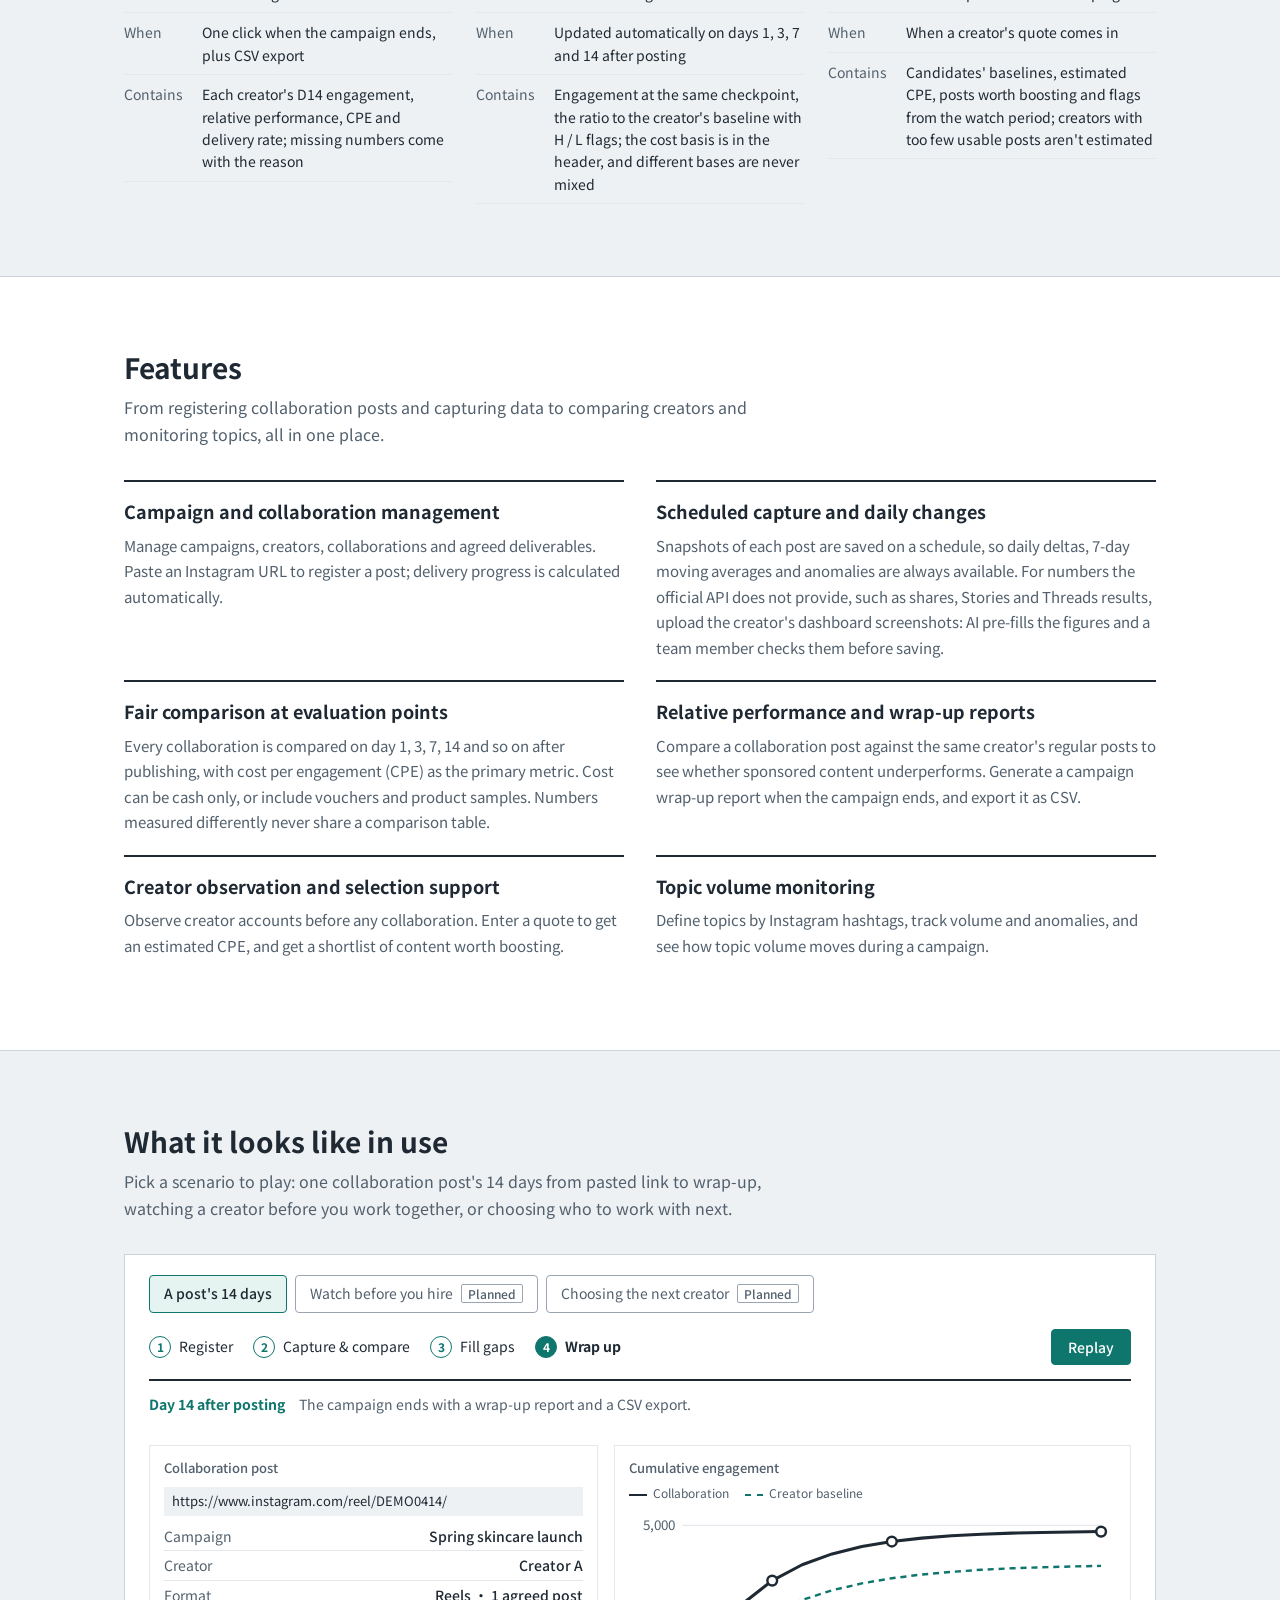
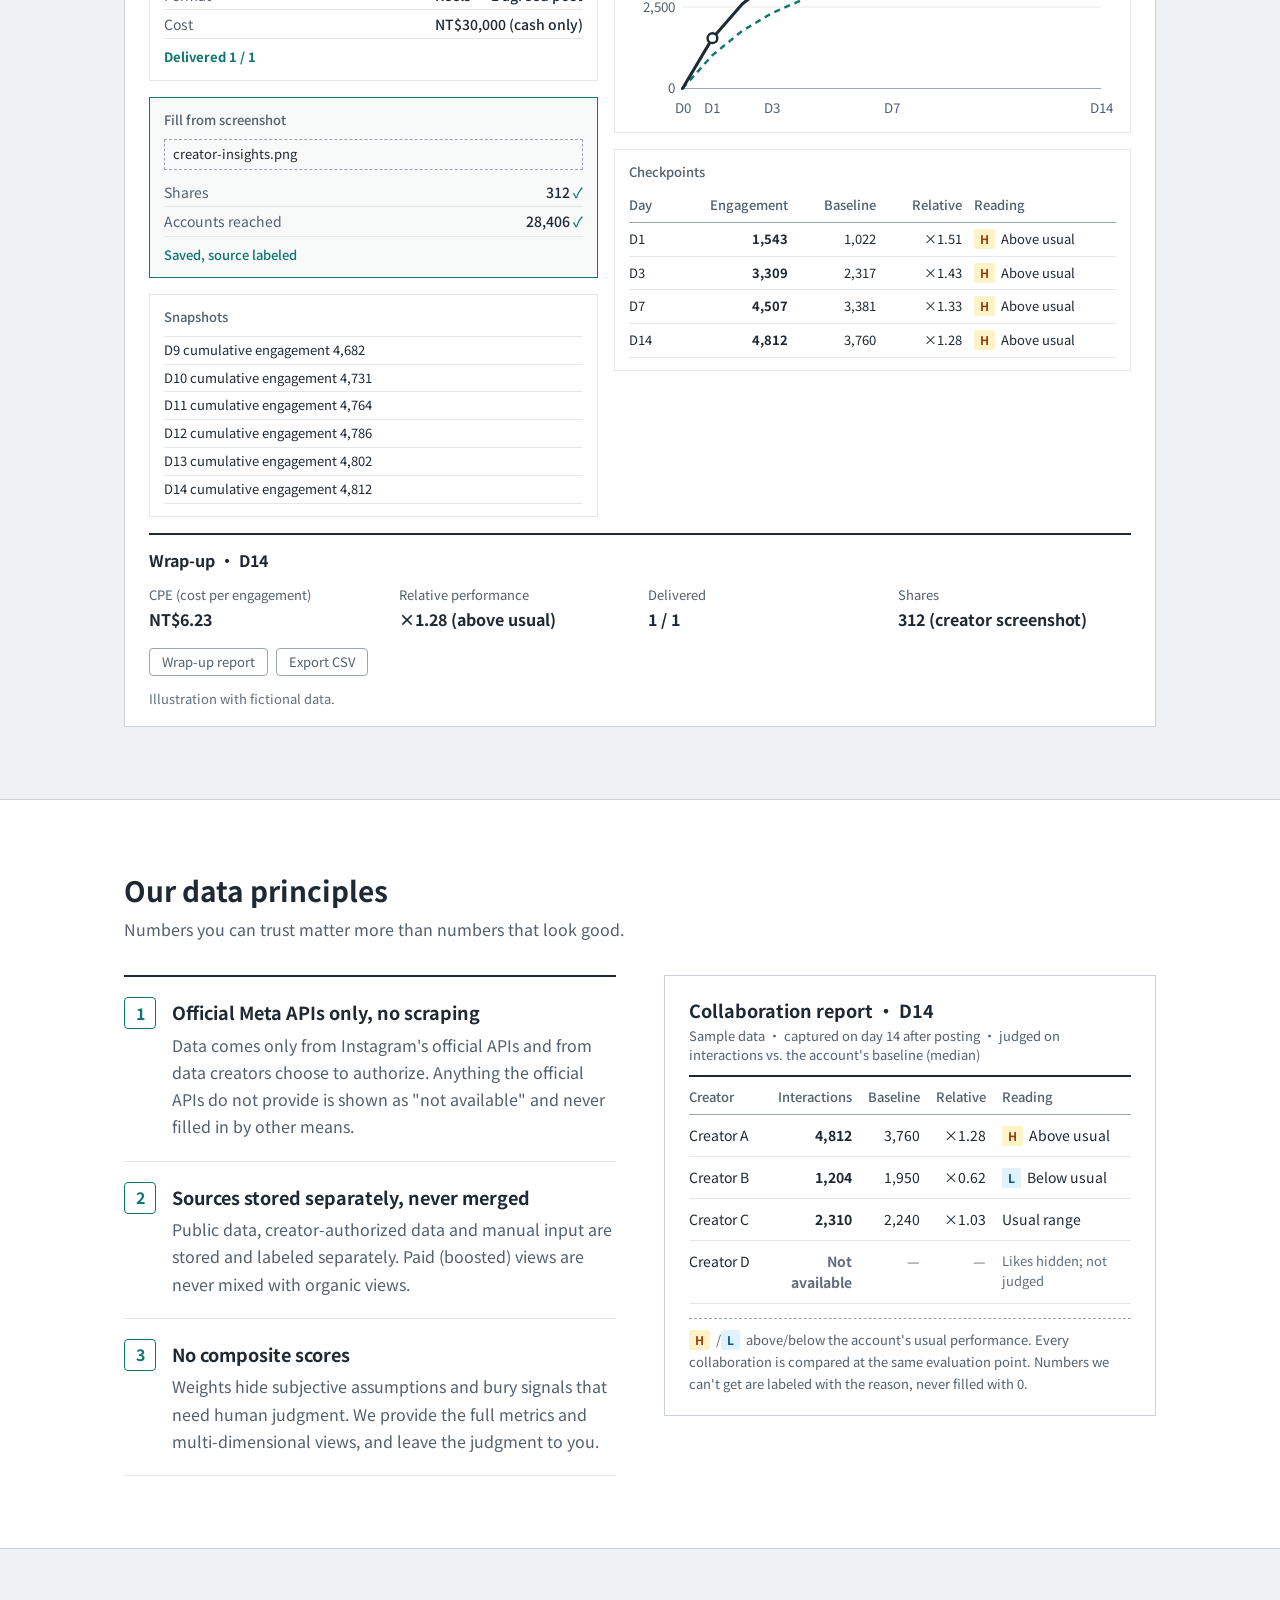
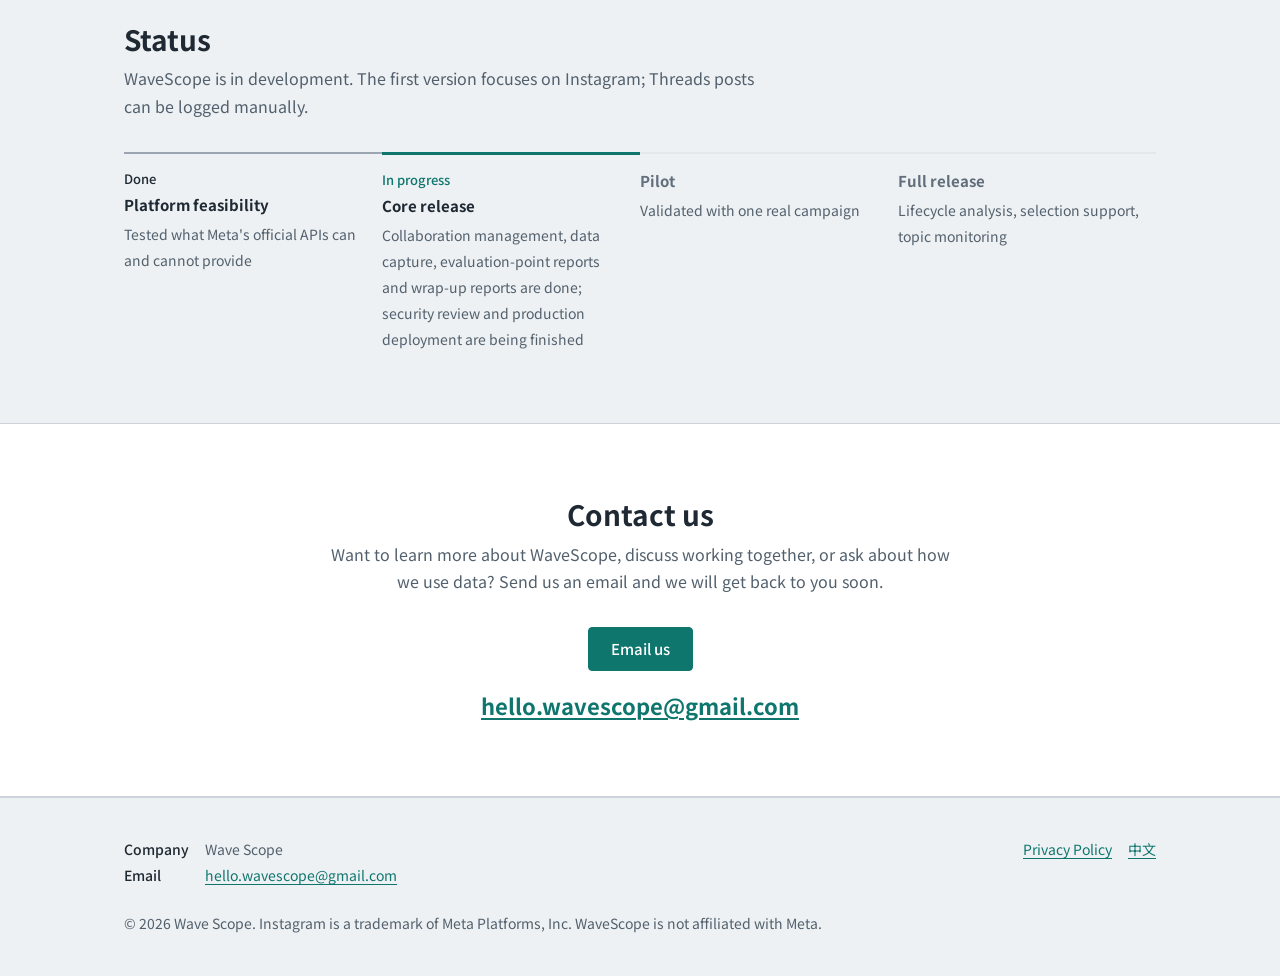
==== commit e088eb96: "Add "What you get" deliverables section A new section after the problems maps each one to the delive" ====
--- a/en/index.html
+++ b/en/index.html
@@ -100,7 +100,93 @@
       </div>
     </section>
 
-    <section id="features">
+    <section id="deliverables">
+      <div class="wrap">
+        <h2>What you get</h2>
+        <p class="section-lead">No need to learn how the system works first. These three deliverables answer the three problems above.</p>
+        <div class="grid-3 deliverables">
+          <div class="deliv">
+            <figure class="report mini" aria-label="Sample wrap-up report: CPE and reading for four creators at D14">
+              <div class="report-head">
+                <div class="title">Wrap-up · Spring skincare launch</div>
+                <div class="sub">Sample data · D14 · cash cost only</div>
+              </div>
+              <table>
+                <thead><tr><th scope="col">Creator</th><th scope="col">CPE</th><th scope="col">Reading</th></tr></thead>
+                <tbody>
+                  <tr><td>Creator A</td><td class="val">NT$6.23</td><td><span class="flag h">H</span></td></tr>
+                  <tr><td>Creator B</td><td class="val">NT$12.46</td><td><span class="flag l">L</span></td></tr>
+                  <tr><td>Creator C</td><td class="val">NT$8.66</td><td>Usual</td></tr>
+                  <tr><td>Creator D</td><td class="na">Not available</td><td class="reason">Likes hidden</td></tr>
+                </tbody>
+              </table>
+            </figure>
+            <div class="deliv-body">
+              <span class="num">01・Manual reporting</span>
+              <h3>Wrap-up report <span class="state">Available</span></h3>
+              <dl>
+                <div><dt>For</dt><dd>Your manager or brand client</dd></div>
+                <div><dt>When</dt><dd>One click when the campaign ends, plus CSV export</dd></div>
+                <div><dt>Contains</dt><dd>Each creator's D14 engagement, relative performance, CPE and delivery rate; missing numbers come with the reason</dd></div>
+              </dl>
+            </div>
+          </div>
+          <div class="deliv">
+            <figure class="report mini" aria-label="Sample comparison: engagement and relative performance for four creators at D7">
+              <div class="report-head">
+                <div class="title">Checkpoint · D7</div>
+                <div class="sub">Sample data · engagement vs. creator baseline</div>
+              </div>
+              <table>
+                <thead><tr><th scope="col">Creator</th><th scope="col">Engagement</th><th scope="col">Relative</th></tr></thead>
+                <tbody>
+                  <tr><td>Creator A</td><td class="val">4,507</td><td><span class="flag h">H</span>×1.33</td></tr>
+                  <tr><td>Creator B</td><td class="val">1,150</td><td><span class="flag l">L</span>×0.63</td></tr>
+                  <tr><td>Creator C</td><td class="val">2,190</td><td>×1.03</td></tr>
+                  <tr><td>Creator D</td><td class="na">Not available</td><td class="na">—</td></tr>
+                </tbody>
+              </table>
+            </figure>
+            <div class="deliv-body">
+              <span class="num">02・Unfair comparisons</span>
+              <h3>Checkpoint comparison <span class="state">Available</span></h3>
+              <dl>
+                <div><dt>For</dt><dd>Your marketing team's reviews</dd></div>
+                <div><dt>When</dt><dd>Updated automatically on days 1, 3, 7 and 14 after posting</dd></div>
+                <div><dt>Contains</dt><dd>Engagement at the same checkpoint, the ratio to the creator's baseline with H / L flags; the cost basis is in the header, and different bases are never mixed</dd></div>
+              </dl>
+            </div>
+          </div>
+          <div class="deliv">
+            <figure class="report mini" aria-label="Sample shortlist: baseline and estimated CPE for three candidate creators">
+              <div class="report-head">
+                <div class="title">Creator shortlist · 3 candidates</div>
+                <div class="sub">Sample data · est. CPE from D14 baseline</div>
+              </div>
+              <table>
+                <thead><tr><th scope="col">Creator</th><th scope="col">Baseline</th><th scope="col">Est. CPE</th></tr></thead>
+                <tbody>
+                  <tr><td>Creator E</td><td>2,620</td><td class="val">NT$6.87</td></tr>
+                  <tr><td>Creator F</td><td>2,940</td><td class="val">NT$8.50</td></tr>
+                  <tr><td>Creator G</td><td class="na">—</td><td class="reason">Not estimated</td></tr>
+                </tbody>
+              </table>
+            </figure>
+            <div class="deliv-body">
+              <span class="num">03・Choosing without data</span>
+              <h3>Creator shortlist <span class="state planned">Planned</span></h3>
+              <dl>
+                <div><dt>For</dt><dd>Whoever plans the next campaign</dd></div>
+                <div><dt>When</dt><dd>When a creator's quote comes in</dd></div>
+                <div><dt>Contains</dt><dd>Candidates' baselines, estimated CPE, posts worth boosting and flags from the watch period; creators with too few usable posts aren't estimated</dd></div>
+              </dl>
+            </div>
+          </div>
+        </div>
+      </div>
+    </section>
+
+    <section class="alt" id="features">
       <div class="wrap">
         <h2>Features</h2>
         <p class="section-lead">From registering collaboration posts and capturing data to comparing creators and monitoring topics, all in one place.</p>
@@ -133,7 +219,7 @@
       </div>
     </section>
 
-    <section class="alt" id="demo">
+    <section id="demo">
       <div class="wrap">
         <h2>What it looks like in use</h2>
         <p class="section-lead">Pick a scenario to play: one collaboration post's 14 days from pasted link to wrap-up, watching a creator before you work together, or choosing who to work with next.</p>
@@ -143,7 +229,7 @@
       </div>
     </section>
 
-    <section id="principles">
+    <section class="alt" id="principles">
       <div class="wrap">
         <h2>Our data principles</h2>
         <p class="section-lead">Numbers you can trust matter more than numbers that look good.</p>
@@ -193,7 +279,7 @@
       </div>
     </section>
 
-    <section class="alt" id="status">
+    <section id="status">
       <div class="wrap">
         <h2>Status</h2>
         <p class="section-lead">WaveScope is in development. The first version focuses on Instagram; Threads posts can be logged manually.</p>
@@ -206,7 +292,7 @@
       </div>
     </section>
 
-    <section class="contact" id="contact">
+    <section class="alt contact" id="contact">
       <div class="wrap">
         <h2>Contact us</h2>
         <p class="section-lead">Want to learn more about WaveScope, discuss working together, or ask about how we use data? Send us an email and we will get back to you soon.</p>
--- a/assets/style.css
+++ b/assets/style.css
@@ -229,6 +229,33 @@
   line-height: 1.7;
   color: var(--ink-muted);
 }
+
+/* 「你會拿到什麼」：每份交付物上方是縮小的報告單（沿用 .report），下方寫給誰、何時、內容。 */
+.deliverables { align-items: start; }
+/* 三張縮小報告單的列數不同；用 subgrid 讓它們同高，下方標題才會對齊。 */
+@supports (grid-template-rows: subgrid) {
+  .grid-3.deliverables { grid-template-rows: auto auto; row-gap: 0; }
+  .deliv { display: grid; grid-row: span 2; grid-template-rows: subgrid; }
+  .deliv .report.mini { align-self: stretch; }
+}
+.deliv .report.mini { padding: 14px 14px 10px; margin-bottom: 16px; }
+.report.mini .report-head { padding-bottom: 6px; }
+.report.mini .report-head .title { font-size: 14px; }
+.report.mini .report-head .sub { font-size: 12px; }
+.report.mini table { font-size: 13px; }
+.report.mini th { font-size: 12px; padding: 6px 4px 4px; }
+.report.mini td { padding: 6px 4px; white-space: nowrap; }
+.report.mini .reason { font-size: 12px; }
+.report.mini .flag { margin-right: 4px; }
+.deliv .num { font-size: 13px; font-weight: 700; color: var(--report-teal); display: block; margin-bottom: 4px; }
+.deliv h3 { font-size: 18px; margin: 0 0 8px; display: flex; align-items: center; gap: 8px; flex-wrap: wrap; }
+.deliv .state { font-size: 12px; font-weight: 500; padding: 0 6px; border-radius: 2px; border: 1px solid var(--report-teal); color: var(--report-teal); }
+.deliv .state.planned { border-color: var(--rule-strong); color: var(--ink-muted); }
+.deliv dl { margin: 0; border-top: 2px solid var(--ink); font-size: 14px; line-height: 1.6; }
+.deliv dl div { display: grid; grid-template-columns: 5.5em 1fr; gap: 8px; padding: 8px 0; border-bottom: 1px solid var(--hairline); }
+.deliv dt { color: var(--ink-muted); }
+.deliv dd { margin: 0; }
+:lang(en) .deliv dl div { grid-template-columns: 5em 1fr; }
 
 /* 合作貼文生命週期示範（assets/demo.js 產生內容）。沿用報告單的白底直角、細線與 H／L 旗標。 */
 .demo {
@@ -504,6 +531,7 @@
   .principles-layout { gap: 32px; }
   .status { flex-direction: column; }
   .demo { padding: 16px; }
+  .deliv + .deliv { margin-top: 32px; }
   .demo-grid { grid-template-columns: minmax(0, 1fr); }
   .demo-close dl { grid-template-columns: repeat(2, minmax(0, 1fr)); }
   .demo-status { flex-direction: column; gap: 2px; min-height: 6.4em; }
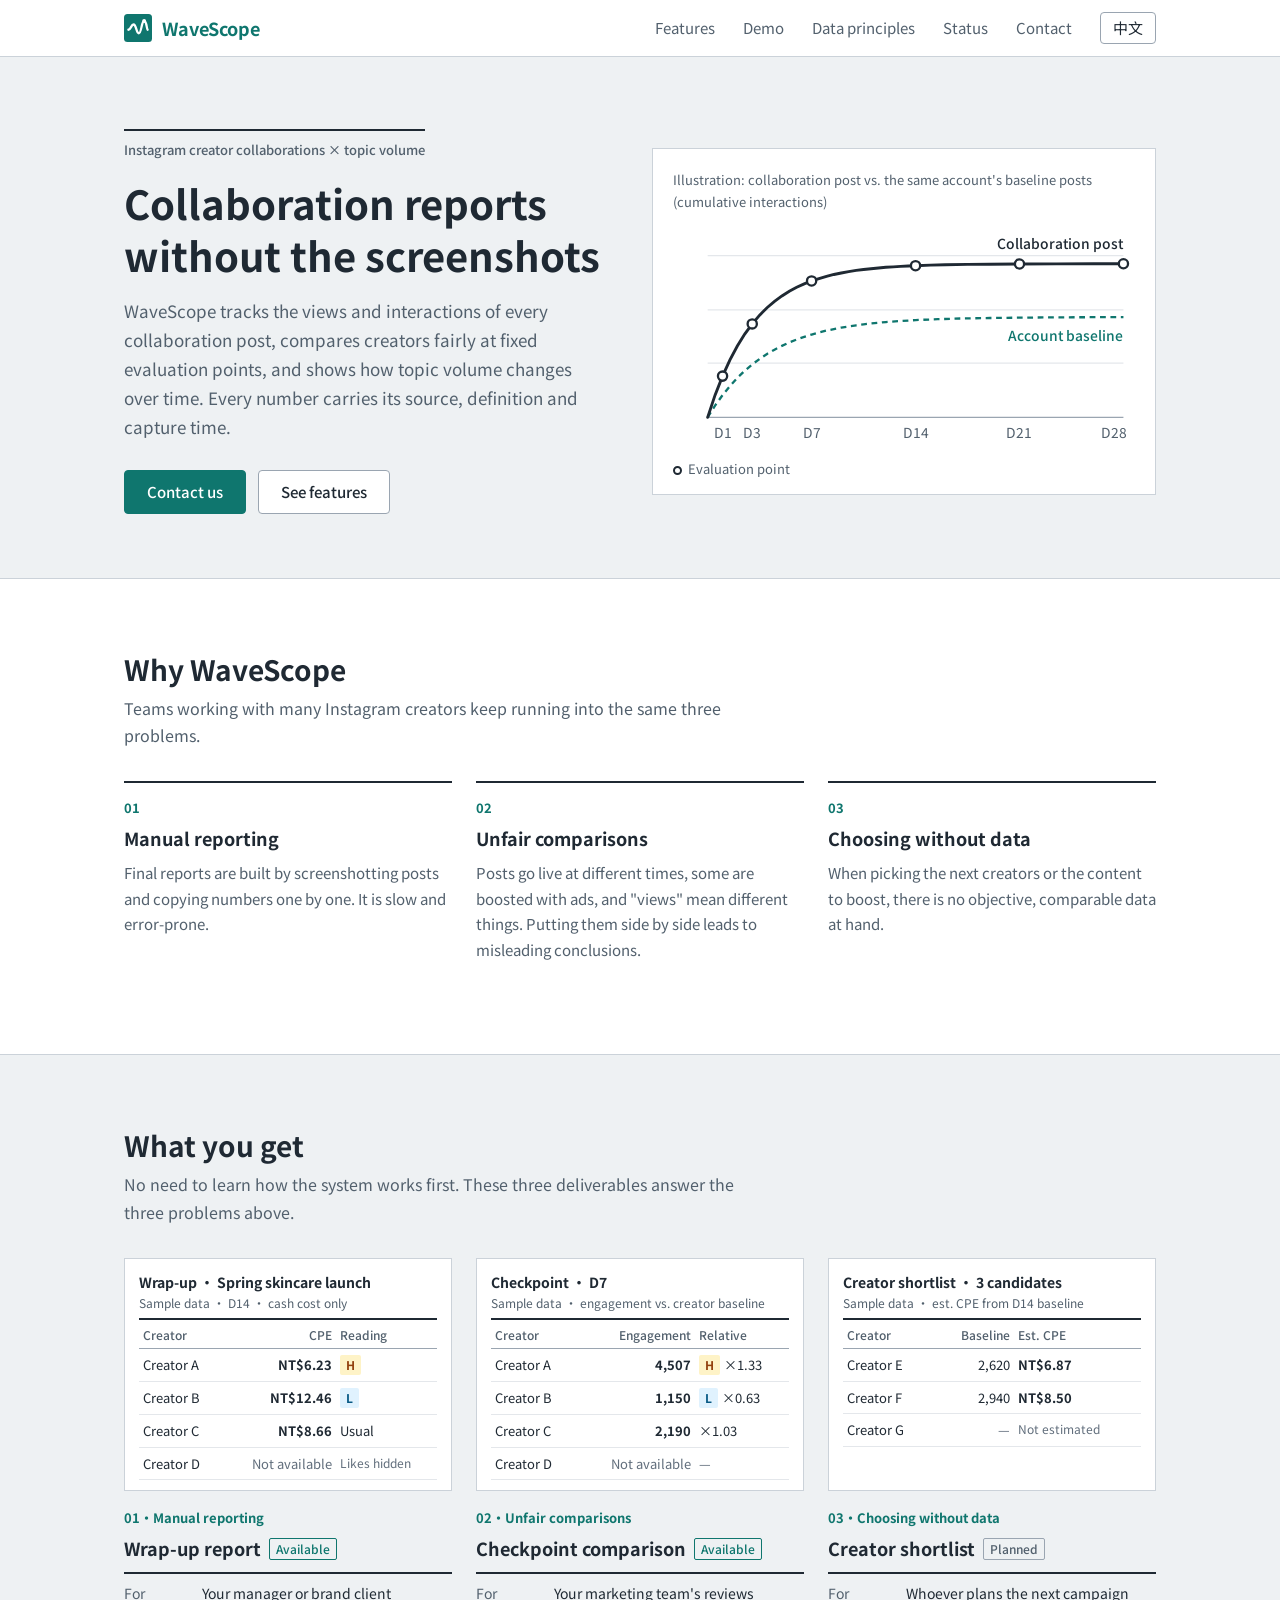
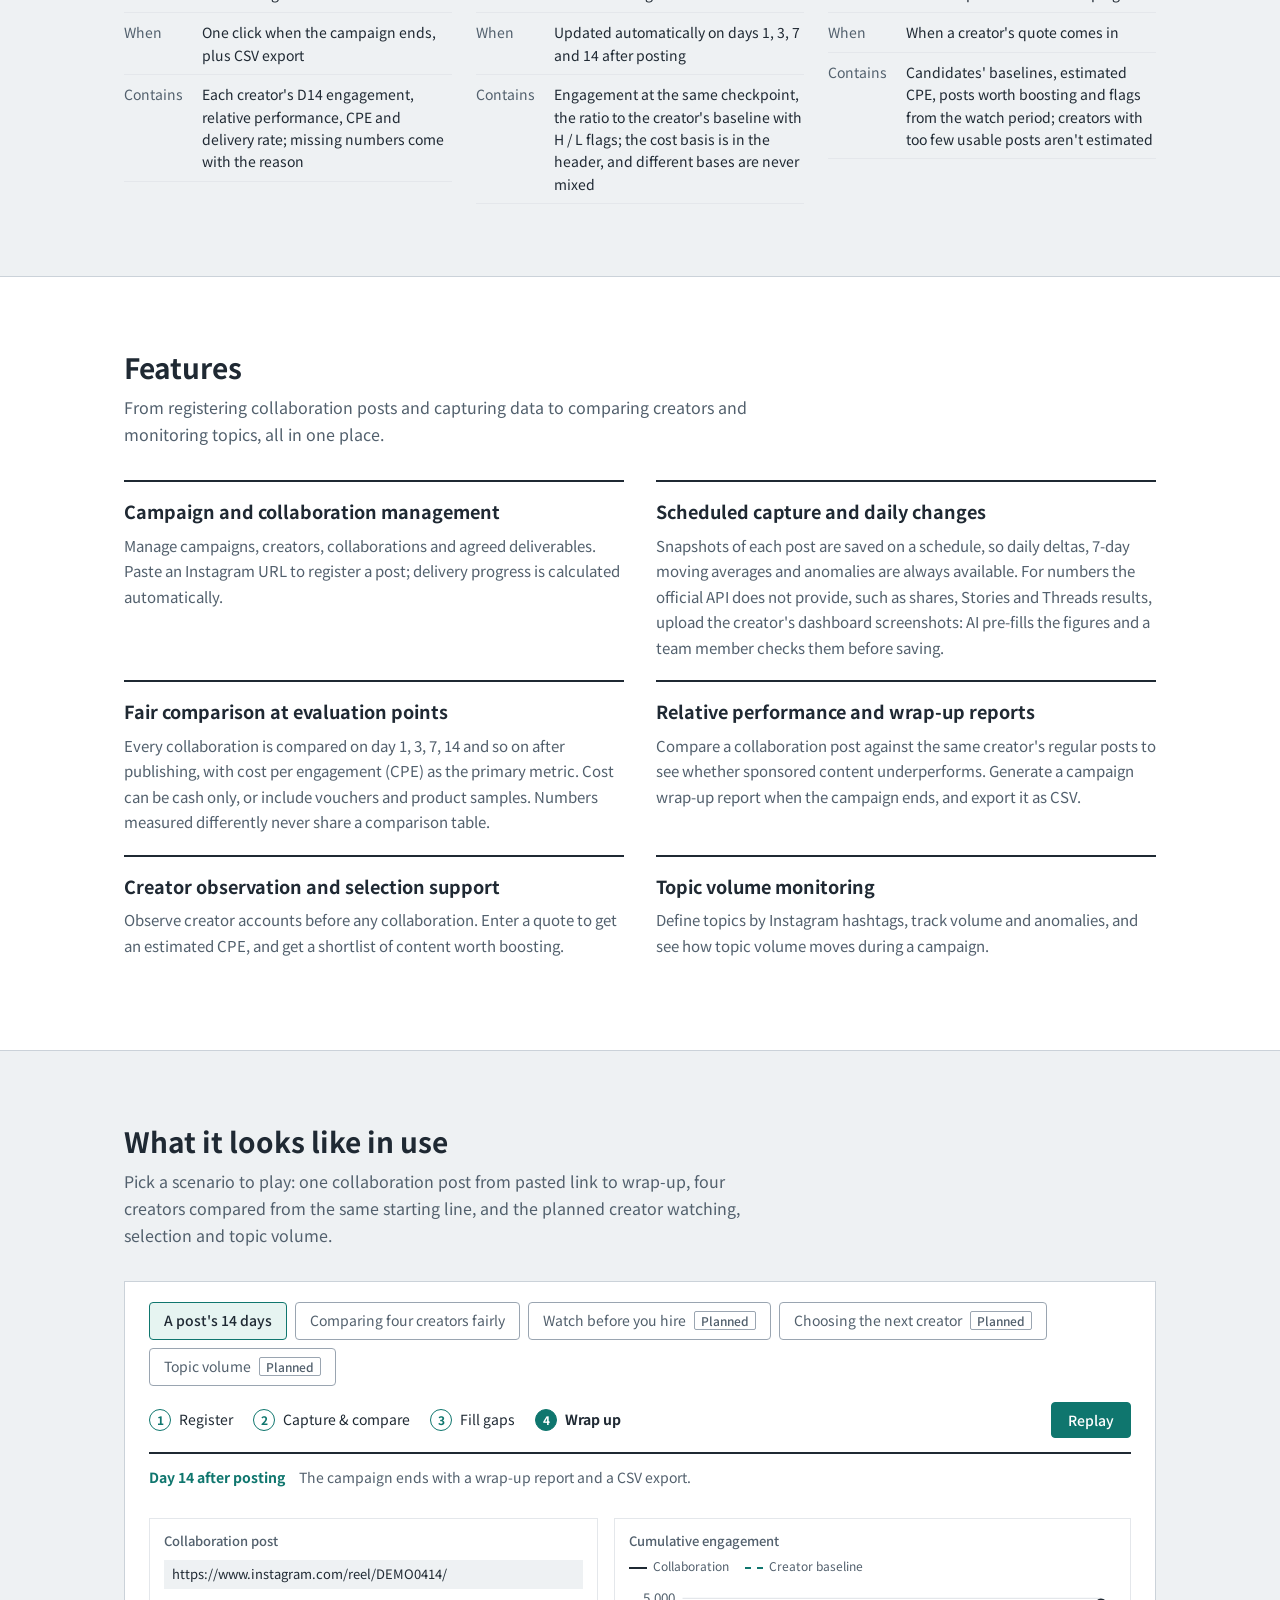
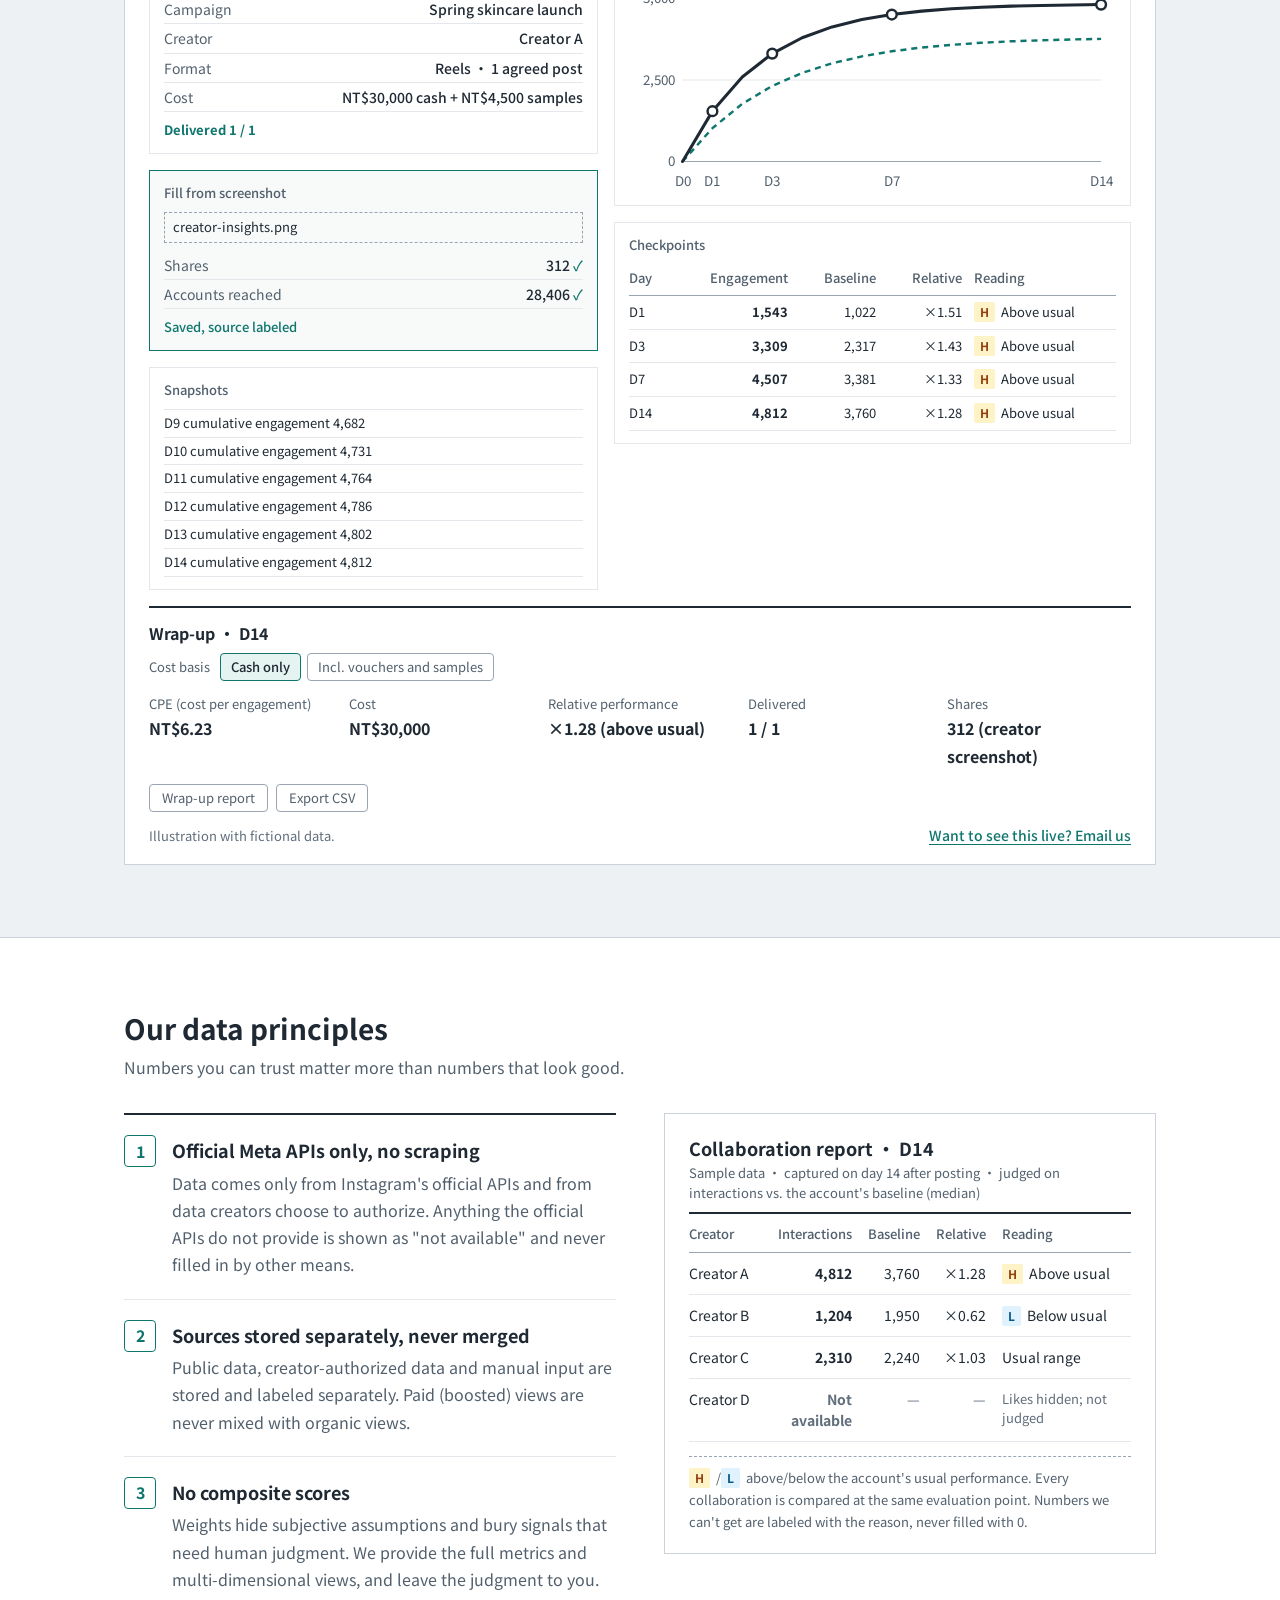
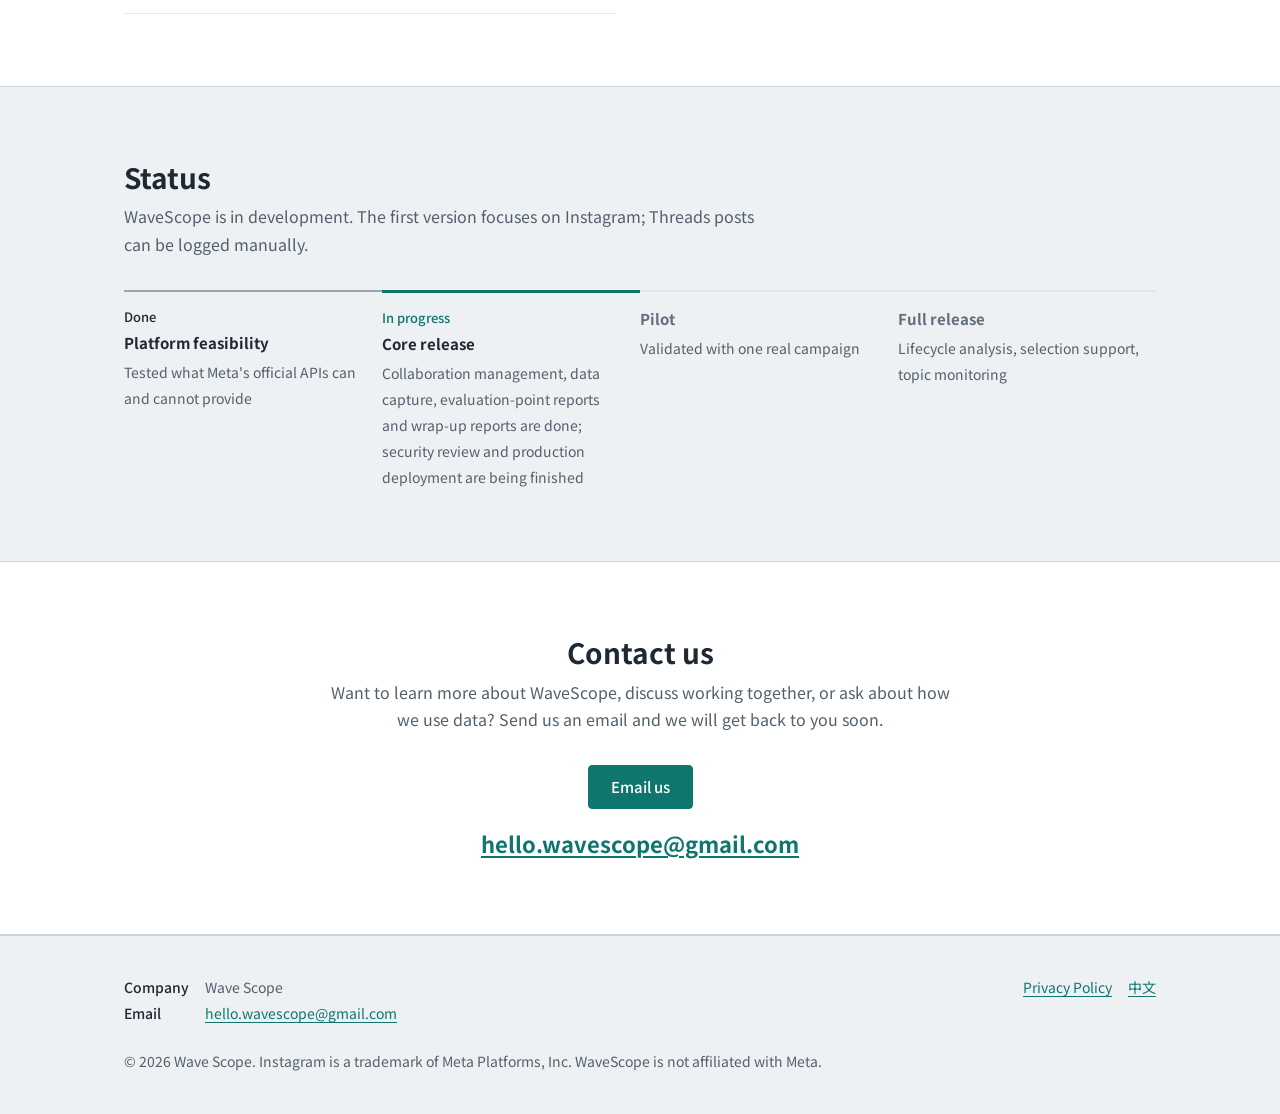
==== commit 0d74af7b: "Expand the demo: fair comparison, topic volume, interaction, links - New scenario: four creators who" ====
--- a/en/index.html
+++ b/en/index.html
@@ -222,7 +222,7 @@
     <section id="demo">
       <div class="wrap">
         <h2>What it looks like in use</h2>
-        <p class="section-lead">Pick a scenario to play: one collaboration post's 14 days from pasted link to wrap-up, watching a creator before you work together, or choosing who to work with next.</p>
+        <p class="section-lead">Pick a scenario to play: one collaboration post from pasted link to wrap-up, four creators compared from the same starting line, and the planned creator watching, selection and topic volume.</p>
         <div class="demo" id="wsDemo" role="region" aria-label="Collaboration post lifecycle demo">
           <noscript><p class="demo-note">This demo needs JavaScript.</p></noscript>
         </div>
--- a/assets/style.css
+++ b/assets/style.css
@@ -354,6 +354,9 @@
 .demo-quote { display: flex; align-items: center; justify-content: space-between; gap: 12px; margin-bottom: 8px; color: var(--ink-muted); }
 .demo-quote .demo-input { flex: 0 0 9em; margin: 0; text-align: right; color: var(--ink); font-weight: 500; }
 .demo-ref { margin: 8px 0 0; font-size: 13px; color: var(--ink-muted); }
+.demo-panel dt { flex: none; white-space: nowrap; }
+.demo-scope dl div { display: grid; grid-template-columns: auto 1fr; gap: 12px; }
+.demo-scope dd { text-align: left; }
 .demo-panel dl div.is-na dd { color: var(--ink-absent); font-weight: 400; }
 .demo-alert p { margin: 0; }
 .demo-alert-hint { margin-top: 6px !important; font-size: 13px; color: var(--ink-muted); }
@@ -375,6 +378,33 @@
 .demo-close-acts { display: flex; gap: 8px; margin-top: 10px; }
 .demo-fake-btn { font-size: 13px; border: 1px solid var(--rule-strong); border-radius: 4px; padding: 2px 12px; color: var(--ink-muted); }
 .demo-note { margin: 12px 0 0; font-size: 13px; color: var(--ink-absent); }
+/* 示範底部：說明文字＋這個情境的聯絡入口 */
+.demo-foot { display: flex; justify-content: space-between; align-items: baseline; gap: 8px 24px; flex-wrap: wrap; margin-top: 12px; }
+.demo-foot .demo-note { margin: 0; }
+.demo-cta { font-size: 14px; font-weight: 500; }
+/* 結案摘要的成本口徑切換 */
+.demo-seg { display: flex; align-items: center; flex-wrap: wrap; gap: 6px; margin: 4px 0 8px; font-size: 13px; }
+.demo-seg-label { color: var(--ink-muted); margin-right: 4px; }
+.demo-seg-btn { font: inherit; font-size: 13px; padding: 2px 10px; border: 1px solid var(--rule-strong); border-radius: 4px; background: var(--sheet); color: var(--ink-muted); cursor: pointer; }
+.demo-seg-btn[aria-pressed="true"] { border-color: var(--report-teal); background: var(--teal-tint); color: var(--ink); font-weight: 500; }
+.demo-close dl { grid-template-columns: repeat(auto-fit, minmax(150px, 1fr)); }
+/* 選人的報價輸入框 */
+.demo-quote .demo-input { display: flex; align-items: center; gap: 2px; }
+.demo-quote input { width: 100%; min-width: 0; border: 0; background: transparent; font: inherit; color: inherit; text-align: right; padding: 0; }
+.demo-quote input:disabled { color: inherit; opacity: 1; }
+.demo-quote input:not(:disabled) { border-bottom: 1px solid var(--report-teal); }
+.demo-try { font-size: 12px; color: var(--report-teal); text-align: right; margin: -4px 0 6px; }
+.demo-try[hidden] { display: none; }
+/* 公平比較：圖和表左右各半 */
+.demo-grid-wide { grid-template-columns: minmax(0, 1.2fr) minmax(0, 1fr); align-items: start; }
+.demo-chart .node-line { stroke: var(--rule-strong); stroke-dasharray: 3 3; }
+.demo-chart .tag { font-size: 12px; font-weight: 700; fill: var(--ink); paint-order: stroke; stroke: var(--sheet); stroke-width: 3px; }
+/* 議題聲量：長條、活動期間底色 */
+.demo-chart .band { fill: var(--teal-tint); }
+.demo-chart .bar { fill: var(--rule-strong); }
+.demo-chart .bar.alert { fill: var(--ink); }
+.demo-legend .is-band::before { height: 10px; border-top: 0; background: var(--teal-tint); border: 1px solid var(--teal-band); }
+
 @keyframes demo-in { from { background: var(--teal-band); } to { background: transparent; } }
 .demo.is-playing .demo-log li:last-child,
 .demo.is-playing tr.is-new td,
@@ -550,4 +580,9 @@
   .report th, .report td { padding-left: 4px; padding-right: 4px; }
   .report .col-base { display: none; }
   .report .flag-text { display: none; }
-}
+  .demo { padding: 14px 12px; }
+  .demo-panel { padding: 10px; }
+  .demo-panel .flag-text { display: none; }
+  .demo-panel th, .demo-panel td { padding-left: 3px; padding-right: 3px; }
+  .demo-panel td:last-child { white-space: normal; }
+}
